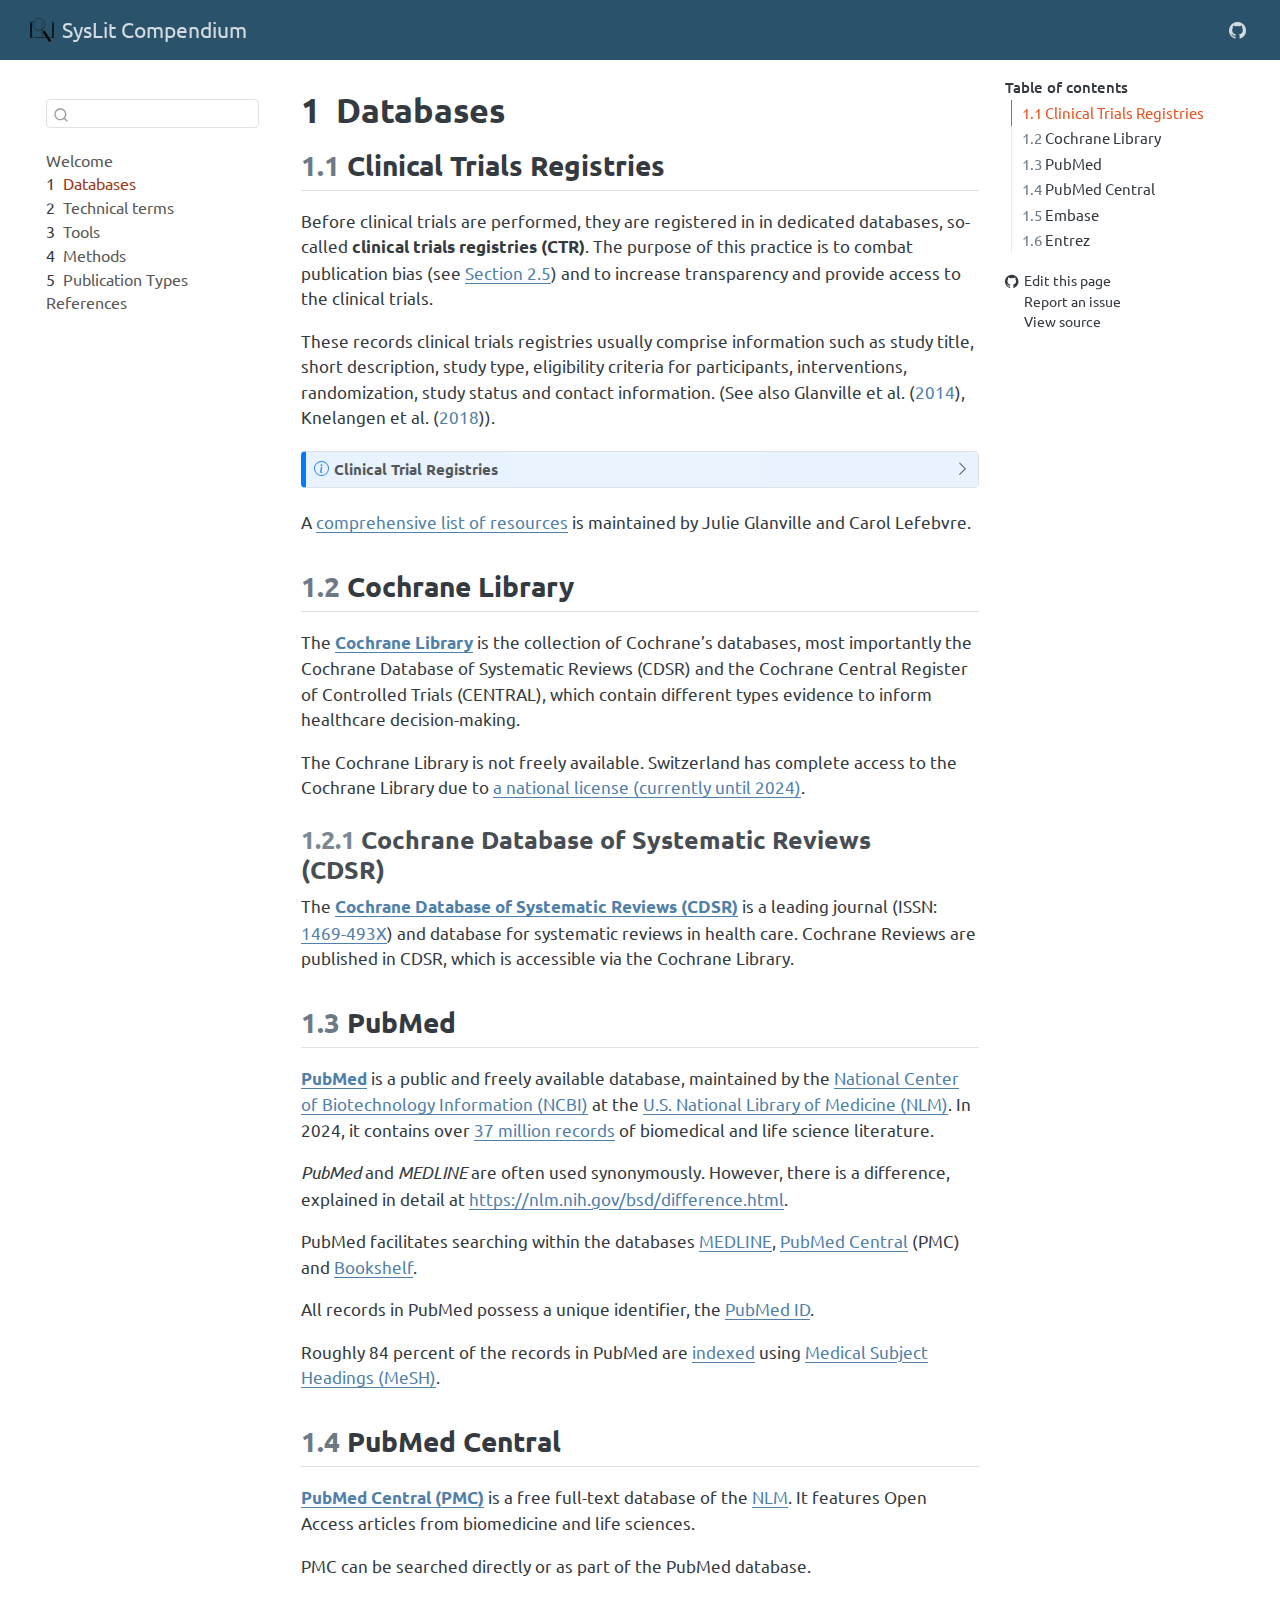
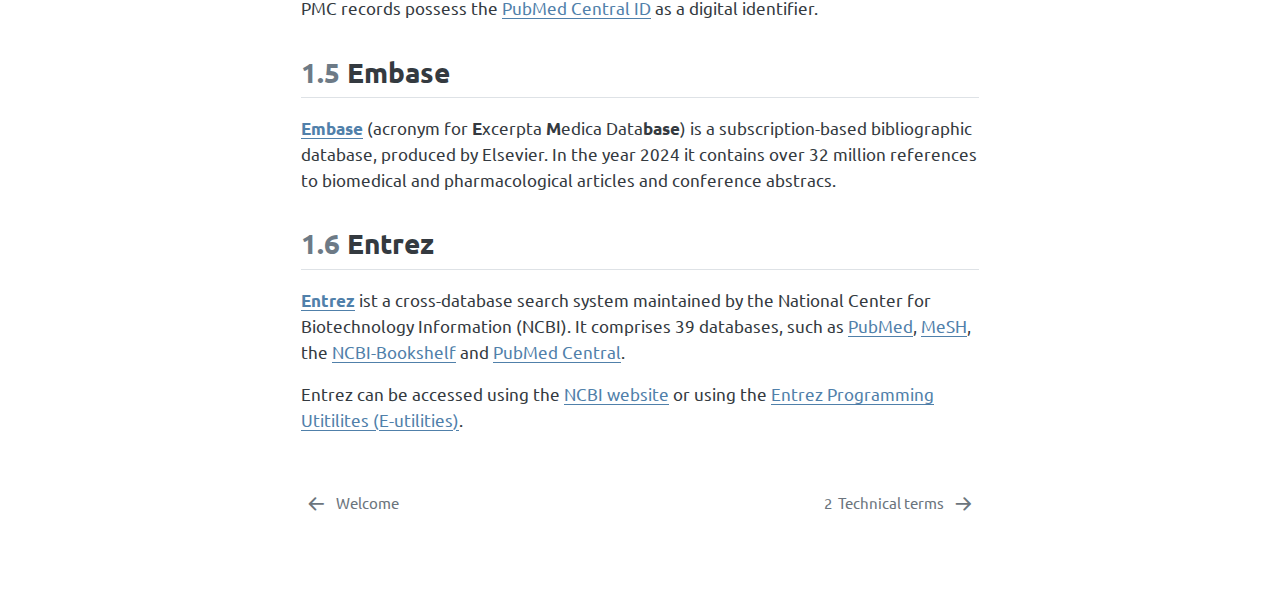
==== docs/databases.html @ c8aff5ff "rendered" ====
<!DOCTYPE html>
<html xmlns="http://www.w3.org/1999/xhtml" lang="en" xml:lang="en"><head>

<meta charset="utf-8">
<meta name="generator" content="quarto-1.4.555">

<meta name="viewport" content="width=device-width, initial-scale=1.0, user-scalable=yes">

<meta name="description" content="A compendium for systematic literature searching">

<title>SysLit Compendium - 1&nbsp; Databases</title>
<style>
code{white-space: pre-wrap;}
span.smallcaps{font-variant: small-caps;}
div.columns{display: flex; gap: min(4vw, 1.5em);}
div.column{flex: auto; overflow-x: auto;}
div.hanging-indent{margin-left: 1.5em; text-indent: -1.5em;}
ul.task-list{list-style: none;}
ul.task-list li input[type="checkbox"] {
  width: 0.8em;
  margin: 0 0.8em 0.2em -1em; /* quarto-specific, see https://github.com/quarto-dev/quarto-cli/issues/4556 */ 
  vertical-align: middle;
}
/* CSS for citations */
div.csl-bib-body { }
div.csl-entry {
  clear: both;
  margin-bottom: 0em;
}
.hanging-indent div.csl-entry {
  margin-left:2em;
  text-indent:-2em;
}
div.csl-left-margin {
  min-width:2em;
  float:left;
}
div.csl-right-inline {
  margin-left:2em;
  padding-left:1em;
}
div.csl-indent {
  margin-left: 2em;
}</style>


<script src="site_libs/quarto-nav/quarto-nav.js"></script>
<script src="site_libs/quarto-nav/headroom.min.js"></script>
<script src="site_libs/clipboard/clipboard.min.js"></script>
<script src="site_libs/quarto-search/autocomplete.umd.js"></script>
<script src="site_libs/quarto-search/fuse.min.js"></script>
<script src="site_libs/quarto-search/quarto-search.js"></script>
<meta name="quarto:offset" content="./">
<link href="./technicalterms.html" rel="next">
<link href="./index.html" rel="prev">
<script src="site_libs/quarto-html/quarto.js"></script>
<script src="site_libs/quarto-html/popper.min.js"></script>
<script src="site_libs/quarto-html/tippy.umd.min.js"></script>
<script src="site_libs/quarto-html/anchor.min.js"></script>
<link href="site_libs/quarto-html/tippy.css" rel="stylesheet">
<link href="site_libs/quarto-html/quarto-syntax-highlighting.css" rel="stylesheet" id="quarto-text-highlighting-styles">
<script src="site_libs/bootstrap/bootstrap.min.js"></script>
<link href="site_libs/bootstrap/bootstrap-icons.css" rel="stylesheet">
<link href="site_libs/bootstrap/bootstrap.min.css" rel="stylesheet" id="quarto-bootstrap" data-mode="light">
<script id="quarto-search-options" type="application/json">{
  "location": "sidebar",
  "copy-button": false,
  "collapse-after": 3,
  "panel-placement": "start",
  "type": "textbox",
  "limit": 50,
  "keyboard-shortcut": [
    "f",
    "/",
    "s"
  ],
  "language": {
    "search-no-results-text": "No results",
    "search-matching-documents-text": "matching documents",
    "search-copy-link-title": "Copy link to search",
    "search-hide-matches-text": "Hide additional matches",
    "search-more-match-text": "more match in this document",
    "search-more-matches-text": "more matches in this document",
    "search-clear-button-title": "Clear",
    "search-text-placeholder": "",
    "search-detached-cancel-button-title": "Cancel",
    "search-submit-button-title": "Submit",
    "search-label": "Search"
  }
}</script>


</head>

<body class="nav-sidebar floating nav-fixed">

<div id="quarto-search-results"></div>
  <header id="quarto-header" class="headroom fixed-top">
    <nav class="navbar navbar-expand-lg " data-bs-theme="dark">
      <div class="navbar-container container-fluid">
      <div class="navbar-brand-container mx-auto">
    <a href="./index.html" class="navbar-brand navbar-brand-logo">
    <img src="././fig/logo_small.svg" alt="" class="navbar-logo">
    </a>
    <a class="navbar-brand" href="./index.html">
    <span class="navbar-title">SysLit Compendium</span>
    </a>
  </div>
        <div class="quarto-navbar-tools tools-end">
    <a href="https://www.github.com/Maelphes/syslitcom" title="Source Code" class="quarto-navigation-tool px-1" aria-label="Source Code"><i class="bi bi-github"></i></a>
</div>
      </div> <!-- /container-fluid -->
    </nav>
  <nav class="quarto-secondary-nav">
    <div class="container-fluid d-flex">
      <button type="button" class="quarto-btn-toggle btn" data-bs-toggle="collapse" data-bs-target=".quarto-sidebar-collapse-item" aria-controls="quarto-sidebar" aria-expanded="false" aria-label="Toggle sidebar navigation" onclick="if (window.quartoToggleHeadroom) { window.quartoToggleHeadroom(); }">
        <i class="bi bi-layout-text-sidebar-reverse"></i>
      </button>
        <nav class="quarto-page-breadcrumbs" aria-label="breadcrumb"><ol class="breadcrumb"><li class="breadcrumb-item"><a href="./databases.html"><span class="chapter-number">1</span>&nbsp; <span class="chapter-title">Databases</span></a></li></ol></nav>
        <a class="flex-grow-1" role="button" data-bs-toggle="collapse" data-bs-target=".quarto-sidebar-collapse-item" aria-controls="quarto-sidebar" aria-expanded="false" aria-label="Toggle sidebar navigation" onclick="if (window.quartoToggleHeadroom) { window.quartoToggleHeadroom(); }">      
        </a>
      <button type="button" class="btn quarto-search-button" aria-label="" onclick="window.quartoOpenSearch();">
        <i class="bi bi-search"></i>
      </button>
    </div>
  </nav>
</header>
<!-- content -->
<div id="quarto-content" class="quarto-container page-columns page-rows-contents page-layout-article page-navbar">
<!-- sidebar -->
  <nav id="quarto-sidebar" class="sidebar collapse collapse-horizontal quarto-sidebar-collapse-item sidebar-navigation floating overflow-auto">
        <div class="mt-2 flex-shrink-0 align-items-center">
        <div class="sidebar-search">
        <div id="quarto-search" class="" title="Search"></div>
        </div>
        </div>
    <div class="sidebar-menu-container"> 
    <ul class="list-unstyled mt-1">
        <li class="sidebar-item">
  <div class="sidebar-item-container"> 
  <a href="./index.html" class="sidebar-item-text sidebar-link">
 <span class="menu-text">Welcome</span></a>
  </div>
</li>
        <li class="sidebar-item">
  <div class="sidebar-item-container"> 
  <a href="./databases.html" class="sidebar-item-text sidebar-link active">
 <span class="menu-text"><span class="chapter-number">1</span>&nbsp; <span class="chapter-title">Databases</span></span></a>
  </div>
</li>
        <li class="sidebar-item">
  <div class="sidebar-item-container"> 
  <a href="./technicalterms.html" class="sidebar-item-text sidebar-link">
 <span class="menu-text"><span class="chapter-number">2</span>&nbsp; <span class="chapter-title">Technical terms</span></span></a>
  </div>
</li>
        <li class="sidebar-item">
  <div class="sidebar-item-container"> 
  <a href="./tools.html" class="sidebar-item-text sidebar-link">
 <span class="menu-text"><span class="chapter-number">3</span>&nbsp; <span class="chapter-title">Tools</span></span></a>
  </div>
</li>
        <li class="sidebar-item">
  <div class="sidebar-item-container"> 
  <a href="./methods.html" class="sidebar-item-text sidebar-link">
 <span class="menu-text"><span class="chapter-number">4</span>&nbsp; <span class="chapter-title">Methods</span></span></a>
  </div>
</li>
        <li class="sidebar-item">
  <div class="sidebar-item-container"> 
  <a href="./publicationtypes.html" class="sidebar-item-text sidebar-link">
 <span class="menu-text"><span class="chapter-number">5</span>&nbsp; <span class="chapter-title">Publication Types</span></span></a>
  </div>
</li>
        <li class="sidebar-item">
  <div class="sidebar-item-container"> 
  <a href="./references.html" class="sidebar-item-text sidebar-link">
 <span class="menu-text">References</span></a>
  </div>
</li>
    </ul>
    </div>
</nav>
<div id="quarto-sidebar-glass" class="quarto-sidebar-collapse-item" data-bs-toggle="collapse" data-bs-target=".quarto-sidebar-collapse-item"></div>
<!-- margin-sidebar -->
    <div id="quarto-margin-sidebar" class="sidebar margin-sidebar">
        <nav id="TOC" role="doc-toc" class="toc-active">
    <h2 id="toc-title">Table of contents</h2>
   
  <ul>
  <li><a href="#sec-ctr" id="toc-sec-ctr" class="nav-link active" data-scroll-target="#sec-ctr"><span class="header-section-number">1.1</span> Clinical Trials Registries</a></li>
  <li><a href="#sec-cochranelibrary" id="toc-sec-cochranelibrary" class="nav-link" data-scroll-target="#sec-cochranelibrary"><span class="header-section-number">1.2</span> Cochrane Library</a>
  <ul class="collapse">
  <li><a href="#sec-cdsr" id="toc-sec-cdsr" class="nav-link" data-scroll-target="#sec-cdsr"><span class="header-section-number">1.2.1</span> Cochrane Database of Systematic Reviews (CDSR)</a></li>
  </ul></li>
  <li><a href="#sec-pubmed" id="toc-sec-pubmed" class="nav-link" data-scroll-target="#sec-pubmed"><span class="header-section-number">1.3</span> PubMed</a></li>
  <li><a href="#sec-pmc" id="toc-sec-pmc" class="nav-link" data-scroll-target="#sec-pmc"><span class="header-section-number">1.4</span> PubMed Central</a></li>
  <li><a href="#sec-embase" id="toc-sec-embase" class="nav-link" data-scroll-target="#sec-embase"><span class="header-section-number">1.5</span> Embase</a></li>
  <li><a href="#sec-entrez" id="toc-sec-entrez" class="nav-link" data-scroll-target="#sec-entrez"><span class="header-section-number">1.6</span> Entrez</a></li>
  </ul>
<div class="toc-actions"><ul><li><a href="https://www.github.com/Maelphes/syslitcom/edit/gh-pages/databases.qmd" class="toc-action"><i class="bi bi-github"></i>Edit this page</a></li><li><a href="https://www.github.com/Maelphes/syslitcom/issues/new" class="toc-action"><i class="bi empty"></i>Report an issue</a></li><li><a href="https://www.github.com/Maelphes/syslitcom/blob/gh-pages/databases.qmd" class="toc-action"><i class="bi empty"></i>View source</a></li></ul></div></nav>
    </div>
<!-- main -->
<main class="content" id="quarto-document-content">

<header id="title-block-header" class="quarto-title-block default">
<div class="quarto-title">
<h1 class="title"><span id="sec-databases" class="quarto-section-identifier"><span class="chapter-number">1</span>&nbsp; <span class="chapter-title">Databases</span></span></h1>
</div>



<div class="quarto-title-meta">

    
  
    
  </div>
  


</header>


<section id="sec-ctr" class="level2" data-number="1.1">
<h2 data-number="1.1" class="anchored" data-anchor-id="sec-ctr"><span class="header-section-number">1.1</span> Clinical Trials Registries</h2>
<p>Before clinical trials are performed, they are registered in in dedicated databases, so-called <strong>clinical trials registries (CTR)</strong>. The purpose of this practice is to combat publication bias (see <a href="technicalterms.html#sec-bias" class="quarto-xref"><span>Section 2.5</span></a>) and to increase transparency and provide access to the clinical trials.</p>
<p>These records clinical trials registries usually comprise information such as study title, short description, study type, eligibility criteria for participants, interventions, randomization, study status and contact information. (See also <span class="citation" data-cites="Glanville2014">Glanville et al. (<a href="references.html#ref-Glanville2014" role="doc-biblioref">2014</a>)</span>, <span class="citation" data-cites="Knelangen2018">Knelangen et al. (<a href="references.html#ref-Knelangen2018" role="doc-biblioref">2018</a>)</span>).</p>
<div class="callout callout-style-default callout-note callout-titled" title="Clinical Trial Registries">
<div class="callout-header d-flex align-content-center" data-bs-toggle="collapse" data-bs-target=".callout-1-contents" aria-controls="callout-1" aria-expanded="false" aria-label="Toggle callout">
<div class="callout-icon-container">
<i class="callout-icon"></i>
</div>
<div class="callout-title-container flex-fill">
Clinical Trial Registries
</div>
<div class="callout-btn-toggle d-inline-block border-0 py-1 ps-1 pe-0 float-end"><i class="callout-toggle"></i></div>
</div>
<div id="callout-1" class="callout-1-contents callout-collapse collapse">
<div class="callout-body-container callout-body">
<table class="table-striped table-hover caption-top table">
<thead>
<tr class="header">
<th>Country</th>
<th>Website</th>
</tr>
</thead>
<tbody>
<tr class="odd">
<td>AU/NZ</td>
<td><a href="https://www.anzctr.org.au">Australian and New Zealand Clinical Trials Registry (ANZCTR)</a></td>
</tr>
<tr class="even">
<td>CH</td>
<td><a href="https://kofam.ch/en/snctp-portal/searching-for-a-clinical-trial">Swiss National Clinical Trials Portal (SNCTP)</a></td>
</tr>
<tr class="odd">
<td>CN</td>
<td><a href="https://www.chictr.org.cn/indexEN.html">Chinese Clinical Trial Registry (ChiCTR)</a></td>
</tr>
<tr class="even">
<td>DE</td>
<td><a href="https://www.drks.de">German Clinical Trials Register (DRKS)</a></td>
</tr>
<tr class="odd">
<td>EU</td>
<td><a href="https://www.clinicaltrialsregister.eu/ctr-search/search">EU Clinical Trials Register (EUCTR)</a> (only records prior to 31-01-2022)</td>
</tr>
<tr class="even">
<td>EU</td>
<td><a href="https://euclinicaltrials.eu/search-for-clinical-trials/">Clinical Trials Information System (CTIS)</a></td>
</tr>
<tr class="odd">
<td>IN</td>
<td><a href="https://ctri.nic.in/Clinicaltrials/">Clinical Trials Registry India (CTRI)</a></td>
</tr>
<tr class="even">
<td>NL</td>
<td><a href="https://onderzoekmetmensen.nl/en">Overview of Medical Research in the Netherlands (OMON)</a></td>
</tr>
<tr class="odd">
<td>UK</td>
<td><a href="https://www.isrctn.com/">ISRCTN</a></td>
</tr>
<tr class="even">
<td>US</td>
<td><a href="https://clinicaltrials.gov">ClinialTrials.gov</a></td>
</tr>
<tr class="odd">
<td>WHO</td>
<td><a href="https://trialsearch.who.int">International Clinical Trials Registry Platform (ICTRP)</a></td>
</tr>
</tbody>
</table>
</div>
</div>
</div>
<p>A <a href="https://sites.google.com/a/york.ac.uk/yhectrialsregisters">comprehensive list of resources</a> is maintained by Julie Glanville and Carol Lefebvre.</p>
</section>
<section id="sec-cochranelibrary" class="level2" data-number="1.2">
<h2 data-number="1.2" class="anchored" data-anchor-id="sec-cochranelibrary"><span class="header-section-number">1.2</span> Cochrane Library</h2>
<p>The <a href="https://www.cochranelibrary.com"><strong>Cochrane Library</strong></a> is the collection of Cochrane’s databases, most importantly the Cochrane Database of Systematic Reviews (CDSR) and the Cochrane Central Register of Controlled Trials (CENTRAL), which contain different types evidence to inform healthcare decision-making.</p>
<p>The Cochrane Library is not freely available. Switzerland has complete access to the Cochrane Library due to <a href="https://www.samw.ch/en/Projects/Overview-of-projects/Cochrane-Library.html">a national license (currently until 2024)</a>.</p>
<section id="sec-cdsr" class="level3" data-number="1.2.1">
<h3 data-number="1.2.1" class="anchored" data-anchor-id="sec-cdsr"><span class="header-section-number">1.2.1</span> Cochrane Database of Systematic Reviews (CDSR)</h3>
<p>The <a href="https://www.cochranelibrary.com/cdsr/about-cdsr"><strong>Cochrane Database of Systematic Reviews (CDSR)</strong></a> is a leading journal (ISSN: <a href="https://portal.issn.org/resource/ISSN/1469-493X">1469-493X</a>) and database for systematic reviews in health care. Cochrane Reviews are published in CDSR, which is accessible via the Cochrane Library.</p>
</section>
</section>
<section id="sec-pubmed" class="level2" data-number="1.3">
<h2 data-number="1.3" class="anchored" data-anchor-id="sec-pubmed"><span class="header-section-number">1.3</span> PubMed</h2>
<p><a href="https://pubmed.ncbi.nlm.nih.gov/"><strong>PubMed</strong></a> is a public and freely available database, maintained by the <a href="https://www.ncbi.nlm.nih.gov/">National Center of Biotechnology Information (NCBI)</a> at the <a href="https://www.nlm.nih.gov/">U.S. National Library of Medicine (NLM)</a>. In 2024, it contains over <a href="https://pubmed.ncbi.nlm.nih.gov/?term=all%5Bsb%5D&amp;sort=date">37 million records</a> of biomedical and life science literature.</p>
<p><em>PubMed</em> and <em>MEDLINE</em> are often used synonymously. However, there is a difference, explained in detail at <a href="https://nlm.nih.gov/bsd/difference.html" class="uri">https://nlm.nih.gov/bsd/difference.html</a>.</p>
<p>PubMed facilitates searching within the databases <a href="https://www.nlm.nih.gov/medline/">MEDLINE</a>, <a href="https://www.ncbi.nlm.nih.gov/pmc/">PubMed Central</a> (PMC) and <a href="https://www.ncbi.nlm.nih.gov/books/">Bookshelf</a>.</p>
<p>All records in PubMed possess a unique identifier, the <a href="technicalterms.html#sec-pmid-pmcid">PubMed ID</a>.</p>
<p>Roughly 84 percent of the records in PubMed are <a href="https://pubmed.ncbi.nlm.nih.gov/?term=medline%5Bsb%5D">indexed</a> using <a href="https://www.ncbi.nlm.nih.gov/mesh/">Medical Subject Headings (MeSH)</a>.</p>
</section>
<section id="sec-pmc" class="level2" data-number="1.4">
<h2 data-number="1.4" class="anchored" data-anchor-id="sec-pmc"><span class="header-section-number">1.4</span> PubMed Central</h2>
<p><a href="https://www.ncbi.nlm.nih.gov/pmc/"><strong>PubMed Central (PMC)</strong></a> is a free full-text database of the <a href="https://www.nlm.nih.gov/">NLM</a>. It features Open Access articles from biomedicine and life sciences.</p>
<p>PMC can be searched directly or as part of the PubMed database.</p>
<p>PMC records possess the <a href="technicalterms.html#sec-pmid-pmcid">PubMed Central ID</a> as a digital identifier.</p>
</section>
<section id="sec-embase" class="level2" data-number="1.5">
<h2 data-number="1.5" class="anchored" data-anchor-id="sec-embase"><span class="header-section-number">1.5</span> Embase</h2>
<p><a href="https://www.embase.com"><strong>Embase</strong></a> (acronym for <strong>E</strong>xcerpta <strong>M</strong>edica Data<strong>base</strong>) is a subscription-based bibliographic database, produced by Elsevier. In the year 2024 it contains over 32 million references to biomedical and pharmacological articles and conference abstracs.</p>
</section>
<section id="sec-entrez" class="level2" data-number="1.6">
<h2 data-number="1.6" class="anchored" data-anchor-id="sec-entrez"><span class="header-section-number">1.6</span> Entrez</h2>
<p><a href="https://www.ncbi.nlm.nih.gov/search/"><strong>Entrez</strong></a> ist a cross-database search system maintained by the National Center for Biotechnology Information (NCBI). It comprises 39 databases, such as <a href="https://pubmed.ncbi.nlm.nih.gov/">PubMed</a>, <a href="https://www.ncbi.nlm.nih.gov/mesh/">MeSH</a>, the <a href="https://www.ncbi.nlm.nih.gov/books/">NCBI-Bookshelf</a> and <a href="https://www.ncbi.nlm.nih.gov/pmc/">PubMed Central</a>.</p>
<p>Entrez can be accessed using the <a href="https://www.ncbi.nlm.nih.gov/search/">NCBI website</a> or using the <a href="tools.html#sec-e-utilities">Entrez Programming Utitilites (E-utilities)</a>.</p>


<div id="refs" class="references csl-bib-body hanging-indent" data-entry-spacing="0" role="list" style="display: none">
<div id="ref-Glanville2014" class="csl-entry" role="listitem">
Glanville, Julie M., Steven Duffy, Rachael McCool, and Danielle Varley. 2014. <span>“<span class="nocase">Searching ClinicalTrials.gov and the International Clinical Trials Registry Platform to inform systematic reviews: what are the optimal search approaches?</span>”</span> <em>J Med Libr Assoc</em> 102 (25031558): 177–83. <a href="https://doi.org/10.3163/1536-5050.102.3.007">https://doi.org/10.3163/1536-5050.102.3.007</a>.
</div>
<div id="ref-Knelangen2018" class="csl-entry" role="listitem">
Knelangen, Marco, Elke Hausner, Maria-Inti Metzendorf, Sibylle Sturtz, and Siw Waffenschmidt. 2018. <span>“Trial Registry Searches for Randomized Controlled Trials of New Drugs Required Registry-Specific Adaptation to Achieve Adequate Sensitivity.”</span> <em>J Clin Epidemiol</em> 94: 69–75. <a href="https://doi.org/10.1016/j.jclinepi.2017.11.003">https://doi.org/10.1016/j.jclinepi.2017.11.003</a>.
</div>
</div>
</section>

</main> <!-- /main -->
<script id="quarto-html-after-body" type="application/javascript">
window.document.addEventListener("DOMContentLoaded", function (event) {
  const toggleBodyColorMode = (bsSheetEl) => {
    const mode = bsSheetEl.getAttribute("data-mode");
    const bodyEl = window.document.querySelector("body");
    if (mode === "dark") {
      bodyEl.classList.add("quarto-dark");
      bodyEl.classList.remove("quarto-light");
    } else {
      bodyEl.classList.add("quarto-light");
      bodyEl.classList.remove("quarto-dark");
    }
  }
  const toggleBodyColorPrimary = () => {
    const bsSheetEl = window.document.querySelector("link#quarto-bootstrap");
    if (bsSheetEl) {
      toggleBodyColorMode(bsSheetEl);
    }
  }
  toggleBodyColorPrimary();  
  const icon = "";
  const anchorJS = new window.AnchorJS();
  anchorJS.options = {
    placement: 'right',
    icon: icon
  };
  anchorJS.add('.anchored');
  const isCodeAnnotation = (el) => {
    for (const clz of el.classList) {
      if (clz.startsWith('code-annotation-')) {                     
        return true;
      }
    }
    return false;
  }
  const clipboard = new window.ClipboardJS('.code-copy-button', {
    text: function(trigger) {
      const codeEl = trigger.previousElementSibling.cloneNode(true);
      for (const childEl of codeEl.children) {
        if (isCodeAnnotation(childEl)) {
          childEl.remove();
        }
      }
      return codeEl.innerText;
    }
  });
  clipboard.on('success', function(e) {
    // button target
    const button = e.trigger;
    // don't keep focus
    button.blur();
    // flash "checked"
    button.classList.add('code-copy-button-checked');
    var currentTitle = button.getAttribute("title");
    button.setAttribute("title", "Copied!");
    let tooltip;
    if (window.bootstrap) {
      button.setAttribute("data-bs-toggle", "tooltip");
      button.setAttribute("data-bs-placement", "left");
      button.setAttribute("data-bs-title", "Copied!");
      tooltip = new bootstrap.Tooltip(button, 
        { trigger: "manual", 
          customClass: "code-copy-button-tooltip",
          offset: [0, -8]});
      tooltip.show();    
    }
    setTimeout(function() {
      if (tooltip) {
        tooltip.hide();
        button.removeAttribute("data-bs-title");
        button.removeAttribute("data-bs-toggle");
        button.removeAttribute("data-bs-placement");
      }
      button.setAttribute("title", currentTitle);
      button.classList.remove('code-copy-button-checked');
    }, 1000);
    // clear code selection
    e.clearSelection();
  });
    var localhostRegex = new RegExp(/^(?:http|https):\/\/localhost\:?[0-9]*\//);
    var mailtoRegex = new RegExp(/^mailto:/);
      var filterRegex = new RegExp('/' + window.location.host + '/');
    var isInternal = (href) => {
        return filterRegex.test(href) || localhostRegex.test(href) || mailtoRegex.test(href);
    }
    // Inspect non-navigation links and adorn them if external
 	var links = window.document.querySelectorAll('a[href]:not(.nav-link):not(.navbar-brand):not(.toc-action):not(.sidebar-link):not(.sidebar-item-toggle):not(.pagination-link):not(.no-external):not([aria-hidden]):not(.dropdown-item):not(.quarto-navigation-tool)');
    for (var i=0; i<links.length; i++) {
      const link = links[i];
      if (!isInternal(link.href)) {
        // undo the damage that might have been done by quarto-nav.js in the case of
        // links that we want to consider external
        if (link.dataset.originalHref !== undefined) {
          link.href = link.dataset.originalHref;
        }
          // target, if specified
          link.setAttribute("target", "_blank");
          if (link.getAttribute("rel") === null) {
            link.setAttribute("rel", "noopener");
          }
      }
    }
  function tippyHover(el, contentFn, onTriggerFn, onUntriggerFn) {
    const config = {
      allowHTML: true,
      maxWidth: 500,
      delay: 100,
      arrow: false,
      appendTo: function(el) {
          return el.parentElement;
      },
      interactive: true,
      interactiveBorder: 10,
      theme: 'quarto',
      placement: 'bottom-start',
    };
    if (contentFn) {
      config.content = contentFn;
    }
    if (onTriggerFn) {
      config.onTrigger = onTriggerFn;
    }
    if (onUntriggerFn) {
      config.onUntrigger = onUntriggerFn;
    }
    window.tippy(el, config); 
  }
  const noterefs = window.document.querySelectorAll('a[role="doc-noteref"]');
  for (var i=0; i<noterefs.length; i++) {
    const ref = noterefs[i];
    tippyHover(ref, function() {
      // use id or data attribute instead here
      let href = ref.getAttribute('data-footnote-href') || ref.getAttribute('href');
      try { href = new URL(href).hash; } catch {}
      const id = href.replace(/^#\/?/, "");
      const note = window.document.getElementById(id);
      if (note) {
        return note.innerHTML;
      } else {
        return "";
      }
    });
  }
  const xrefs = window.document.querySelectorAll('a.quarto-xref');
  const processXRef = (id, note) => {
    // Strip column container classes
    const stripColumnClz = (el) => {
      el.classList.remove("page-full", "page-columns");
      if (el.children) {
        for (const child of el.children) {
          stripColumnClz(child);
        }
      }
    }
    stripColumnClz(note)
    if (id === null || id.startsWith('sec-')) {
      // Special case sections, only their first couple elements
      const container = document.createElement("div");
      if (note.children && note.children.length > 2) {
        container.appendChild(note.children[0].cloneNode(true));
        for (let i = 1; i < note.children.length; i++) {
          const child = note.children[i];
          if (child.tagName === "P" && child.innerText === "") {
            continue;
          } else {
            container.appendChild(child.cloneNode(true));
            break;
          }
        }
        if (window.Quarto?.typesetMath) {
          window.Quarto.typesetMath(container);
        }
        return container.innerHTML
      } else {
        if (window.Quarto?.typesetMath) {
          window.Quarto.typesetMath(note);
        }
        return note.innerHTML;
      }
    } else {
      // Remove any anchor links if they are present
      const anchorLink = note.querySelector('a.anchorjs-link');
      if (anchorLink) {
        anchorLink.remove();
      }
      if (window.Quarto?.typesetMath) {
        window.Quarto.typesetMath(note);
      }
      // TODO in 1.5, we should make sure this works without a callout special case
      if (note.classList.contains("callout")) {
        return note.outerHTML;
      } else {
        return note.innerHTML;
      }
    }
  }
  for (var i=0; i<xrefs.length; i++) {
    const xref = xrefs[i];
    tippyHover(xref, undefined, function(instance) {
      instance.disable();
      let url = xref.getAttribute('href');
      let hash = undefined; 
      if (url.startsWith('#')) {
        hash = url;
      } else {
        try { hash = new URL(url).hash; } catch {}
      }
      if (hash) {
        const id = hash.replace(/^#\/?/, "");
        const note = window.document.getElementById(id);
        if (note !== null) {
          try {
            const html = processXRef(id, note.cloneNode(true));
            instance.setContent(html);
          } finally {
            instance.enable();
            instance.show();
          }
        } else {
          // See if we can fetch this
          fetch(url.split('#')[0])
          .then(res => res.text())
          .then(html => {
            const parser = new DOMParser();
            const htmlDoc = parser.parseFromString(html, "text/html");
            const note = htmlDoc.getElementById(id);
            if (note !== null) {
              const html = processXRef(id, note);
              instance.setContent(html);
            } 
          }).finally(() => {
            instance.enable();
            instance.show();
          });
        }
      } else {
        // See if we can fetch a full url (with no hash to target)
        // This is a special case and we should probably do some content thinning / targeting
        fetch(url)
        .then(res => res.text())
        .then(html => {
          const parser = new DOMParser();
          const htmlDoc = parser.parseFromString(html, "text/html");
          const note = htmlDoc.querySelector('main.content');
          if (note !== null) {
            // This should only happen for chapter cross references
            // (since there is no id in the URL)
            // remove the first header
            if (note.children.length > 0 && note.children[0].tagName === "HEADER") {
              note.children[0].remove();
            }
            const html = processXRef(null, note);
            instance.setContent(html);
          } 
        }).finally(() => {
          instance.enable();
          instance.show();
        });
      }
    }, function(instance) {
    });
  }
      let selectedAnnoteEl;
      const selectorForAnnotation = ( cell, annotation) => {
        let cellAttr = 'data-code-cell="' + cell + '"';
        let lineAttr = 'data-code-annotation="' +  annotation + '"';
        const selector = 'span[' + cellAttr + '][' + lineAttr + ']';
        return selector;
      }
      const selectCodeLines = (annoteEl) => {
        const doc = window.document;
        const targetCell = annoteEl.getAttribute("data-target-cell");
        const targetAnnotation = annoteEl.getAttribute("data-target-annotation");
        const annoteSpan = window.document.querySelector(selectorForAnnotation(targetCell, targetAnnotation));
        const lines = annoteSpan.getAttribute("data-code-lines").split(",");
        const lineIds = lines.map((line) => {
          return targetCell + "-" + line;
        })
        let top = null;
        let height = null;
        let parent = null;
        if (lineIds.length > 0) {
            //compute the position of the single el (top and bottom and make a div)
            const el = window.document.getElementById(lineIds[0]);
            top = el.offsetTop;
            height = el.offsetHeight;
            parent = el.parentElement.parentElement;
          if (lineIds.length > 1) {
            const lastEl = window.document.getElementById(lineIds[lineIds.length - 1]);
            const bottom = lastEl.offsetTop + lastEl.offsetHeight;
            height = bottom - top;
          }
          if (top !== null && height !== null && parent !== null) {
            // cook up a div (if necessary) and position it 
            let div = window.document.getElementById("code-annotation-line-highlight");
            if (div === null) {
              div = window.document.createElement("div");
              div.setAttribute("id", "code-annotation-line-highlight");
              div.style.position = 'absolute';
              parent.appendChild(div);
            }
            div.style.top = top - 2 + "px";
            div.style.height = height + 4 + "px";
            div.style.left = 0;
            let gutterDiv = window.document.getElementById("code-annotation-line-highlight-gutter");
            if (gutterDiv === null) {
              gutterDiv = window.document.createElement("div");
              gutterDiv.setAttribute("id", "code-annotation-line-highlight-gutter");
              gutterDiv.style.position = 'absolute';
              const codeCell = window.document.getElementById(targetCell);
              const gutter = codeCell.querySelector('.code-annotation-gutter');
              gutter.appendChild(gutterDiv);
            }
            gutterDiv.style.top = top - 2 + "px";
            gutterDiv.style.height = height + 4 + "px";
          }
          selectedAnnoteEl = annoteEl;
        }
      };
      const unselectCodeLines = () => {
        const elementsIds = ["code-annotation-line-highlight", "code-annotation-line-highlight-gutter"];
        elementsIds.forEach((elId) => {
          const div = window.document.getElementById(elId);
          if (div) {
            div.remove();
          }
        });
        selectedAnnoteEl = undefined;
      };
        // Handle positioning of the toggle
    window.addEventListener(
      "resize",
      throttle(() => {
        elRect = undefined;
        if (selectedAnnoteEl) {
          selectCodeLines(selectedAnnoteEl);
        }
      }, 10)
    );
    function throttle(fn, ms) {
    let throttle = false;
    let timer;
      return (...args) => {
        if(!throttle) { // first call gets through
            fn.apply(this, args);
            throttle = true;
        } else { // all the others get throttled
            if(timer) clearTimeout(timer); // cancel #2
            timer = setTimeout(() => {
              fn.apply(this, args);
              timer = throttle = false;
            }, ms);
        }
      };
    }
      // Attach click handler to the DT
      const annoteDls = window.document.querySelectorAll('dt[data-target-cell]');
      for (const annoteDlNode of annoteDls) {
        annoteDlNode.addEventListener('click', (event) => {
          const clickedEl = event.target;
          if (clickedEl !== selectedAnnoteEl) {
            unselectCodeLines();
            const activeEl = window.document.querySelector('dt[data-target-cell].code-annotation-active');
            if (activeEl) {
              activeEl.classList.remove('code-annotation-active');
            }
            selectCodeLines(clickedEl);
            clickedEl.classList.add('code-annotation-active');
          } else {
            // Unselect the line
            unselectCodeLines();
            clickedEl.classList.remove('code-annotation-active');
          }
        });
      }
  const findCites = (el) => {
    const parentEl = el.parentElement;
    if (parentEl) {
      const cites = parentEl.dataset.cites;
      if (cites) {
        return {
          el,
          cites: cites.split(' ')
        };
      } else {
        return findCites(el.parentElement)
      }
    } else {
      return undefined;
    }
  };
  var bibliorefs = window.document.querySelectorAll('a[role="doc-biblioref"]');
  for (var i=0; i<bibliorefs.length; i++) {
    const ref = bibliorefs[i];
    const citeInfo = findCites(ref);
    if (citeInfo) {
      tippyHover(citeInfo.el, function() {
        var popup = window.document.createElement('div');
        citeInfo.cites.forEach(function(cite) {
          var citeDiv = window.document.createElement('div');
          citeDiv.classList.add('hanging-indent');
          citeDiv.classList.add('csl-entry');
          var biblioDiv = window.document.getElementById('ref-' + cite);
          if (biblioDiv) {
            citeDiv.innerHTML = biblioDiv.innerHTML;
          }
          popup.appendChild(citeDiv);
        });
        return popup.innerHTML;
      });
    }
  }
});
</script>
<nav class="page-navigation">
  <div class="nav-page nav-page-previous">
      <a href="./index.html" class="pagination-link" aria-label="Welcome">
        <i class="bi bi-arrow-left-short"></i> <span class="nav-page-text">Welcome</span>
      </a>          
  </div>
  <div class="nav-page nav-page-next">
      <a href="./technicalterms.html" class="pagination-link" aria-label="Technical terms">
        <span class="nav-page-text"><span class="chapter-number">2</span>&nbsp; <span class="chapter-title">Technical terms</span></span> <i class="bi bi-arrow-right-short"></i>
      </a>
  </div>
</nav>
</div> <!-- /content -->




<footer class="footer"><div class="nav-footer"><div class="nav-footer-center"><div class="toc-actions d-sm-block d-md-none"><ul><li><a href="https://www.github.com/Maelphes/syslitcom/edit/gh-pages/databases.qmd" class="toc-action"><i class="bi bi-github"></i>Edit this page</a></li><li><a href="https://www.github.com/Maelphes/syslitcom/issues/new" class="toc-action"><i class="bi empty"></i>Report an issue</a></li><li><a href="https://www.github.com/Maelphes/syslitcom/blob/gh-pages/databases.qmd" class="toc-action"><i class="bi empty"></i>View source</a></li></ul></div></div></div></footer></body></html>
---- docs/site_libs/quarto-html/tippy.css ----
.tippy-box[data-animation=fade][data-state=hidden]{opacity:0}[data-tippy-root]{max-width:calc(100vw - 10px)}.tippy-box{position:relative;background-color:#333;color:#fff;border-radius:4px;font-size:14px;line-height:1.4;white-space:normal;outline:0;transition-property:transform,visibility,opacity}.tippy-box[data-placement^=top]>.tippy-arrow{bottom:0}.tippy-box[data-placement^=top]>.tippy-arrow:before{bottom:-7px;left:0;border-width:8px 8px 0;border-top-color:initial;transform-origin:center top}.tippy-box[data-placement^=bottom]>.tippy-arrow{top:0}.tippy-box[data-placement^=bottom]>.tippy-arrow:before{top:-7px;left:0;border-width:0 8px 8px;border-bottom-color:initial;transform-origin:center bottom}.tippy-box[data-placement^=left]>.tippy-arrow{right:0}.tippy-box[data-placement^=left]>.tippy-arrow:before{border-width:8px 0 8px 8px;border-left-color:initial;right:-7px;transform-origin:center left}.tippy-box[data-placement^=right]>.tippy-arrow{left:0}.tippy-box[data-placement^=right]>.tippy-arrow:before{left:-7px;border-width:8px 8px 8px 0;border-right-color:initial;transform-origin:center right}.tippy-box[data-inertia][data-state=visible]{transition-timing-function:cubic-bezier(.54,1.5,.38,1.11)}.tippy-arrow{width:16px;height:16px;color:#333}.tippy-arrow:before{content:"";position:absolute;border-color:transparent;border-style:solid}.tippy-content{position:relative;padding:5px 9px;z-index:1}
---- docs/site_libs/quarto-html/quarto-syntax-highlighting.css ----
/* quarto syntax highlight colors */
:root {
  --quarto-hl-ot-color: #003B4F;
  --quarto-hl-at-color: #657422;
  --quarto-hl-ss-color: #20794D;
  --quarto-hl-an-color: #5E5E5E;
  --quarto-hl-fu-color: #4758AB;
  --quarto-hl-st-color: #20794D;
  --quarto-hl-cf-color: #003B4F;
  --quarto-hl-op-color: #5E5E5E;
  --quarto-hl-er-color: #AD0000;
  --quarto-hl-bn-color: #AD0000;
  --quarto-hl-al-color: #AD0000;
  --quarto-hl-va-color: #111111;
  --quarto-hl-bu-color: inherit;
  --quarto-hl-ex-color: inherit;
  --quarto-hl-pp-color: #AD0000;
  --quarto-hl-in-color: #5E5E5E;
  --quarto-hl-vs-color: #20794D;
  --quarto-hl-wa-color: #5E5E5E;
  --quarto-hl-do-color: #5E5E5E;
  --quarto-hl-im-color: #00769E;
  --quarto-hl-ch-color: #20794D;
  --quarto-hl-dt-color: #AD0000;
  --quarto-hl-fl-color: #AD0000;
  --quarto-hl-co-color: #5E5E5E;
  --quarto-hl-cv-color: #5E5E5E;
  --quarto-hl-cn-color: #8f5902;
  --quarto-hl-sc-color: #5E5E5E;
  --quarto-hl-dv-color: #AD0000;
  --quarto-hl-kw-color: #003B4F;
}

/* other quarto variables */
:root {
  --quarto-font-monospace: SFMono-Regular, Menlo, Monaco, Consolas, "Liberation Mono", "Courier New", monospace;
}

pre > code.sourceCode > span {
  color: #003B4F;
}

code span {
  color: #003B4F;
}

code.sourceCode > span {
  color: #003B4F;
}

div.sourceCode,
div.sourceCode pre.sourceCode {
  color: #003B4F;
}

code span.ot {
  color: #003B4F;
  font-style: inherit;
}

code span.at {
  color: #657422;
  font-style: inherit;
}

code span.ss {
  color: #20794D;
  font-style: inherit;
}

code span.an {
  color: #5E5E5E;
  font-style: inherit;
}

code span.fu {
  color: #4758AB;
  font-style: inherit;
}

code span.st {
  color: #20794D;
  font-style: inherit;
}

code span.cf {
  color: #003B4F;
  font-style: inherit;
}

code span.op {
  color: #5E5E5E;
  font-style: inherit;
}

code span.er {
  color: #AD0000;
  font-style: inherit;
}

code span.bn {
  color: #AD0000;
  font-style: inherit;
}

code span.al {
  color: #AD0000;
  font-style: inherit;
}

code span.va {
  color: #111111;
  font-style: inherit;
}

code span.bu {
  font-style: inherit;
}

code span.ex {
  font-style: inherit;
}

code span.pp {
  color: #AD0000;
  font-style: inherit;
}

code span.in {
  color: #5E5E5E;
  font-style: inherit;
}

code span.vs {
  color: #20794D;
  font-style: inherit;
}

code span.wa {
  color: #5E5E5E;
  font-style: italic;
}

code span.do {
  color: #5E5E5E;
  font-style: italic;
}

code span.im {
  color: #00769E;
  font-style: inherit;
}

code span.ch {
  color: #20794D;
  font-style: inherit;
}

code span.dt {
  color: #AD0000;
  font-style: inherit;
}

code span.fl {
  color: #AD0000;
  font-style: inherit;
}

code span.co {
  color: #5E5E5E;
  font-style: inherit;
}

code span.cv {
  color: #5E5E5E;
  font-style: italic;
}

code span.cn {
  color: #8f5902;
  font-style: inherit;
}

code span.sc {
  color: #5E5E5E;
  font-style: inherit;
}

code span.dv {
  color: #AD0000;
  font-style: inherit;
}

code span.kw {
  color: #003B4F;
  font-style: inherit;
}

.prevent-inlining {
  content: "</";
}

/*# sourceMappingURL=debc5d5d77c3f9108843748ff7464032.css.map */
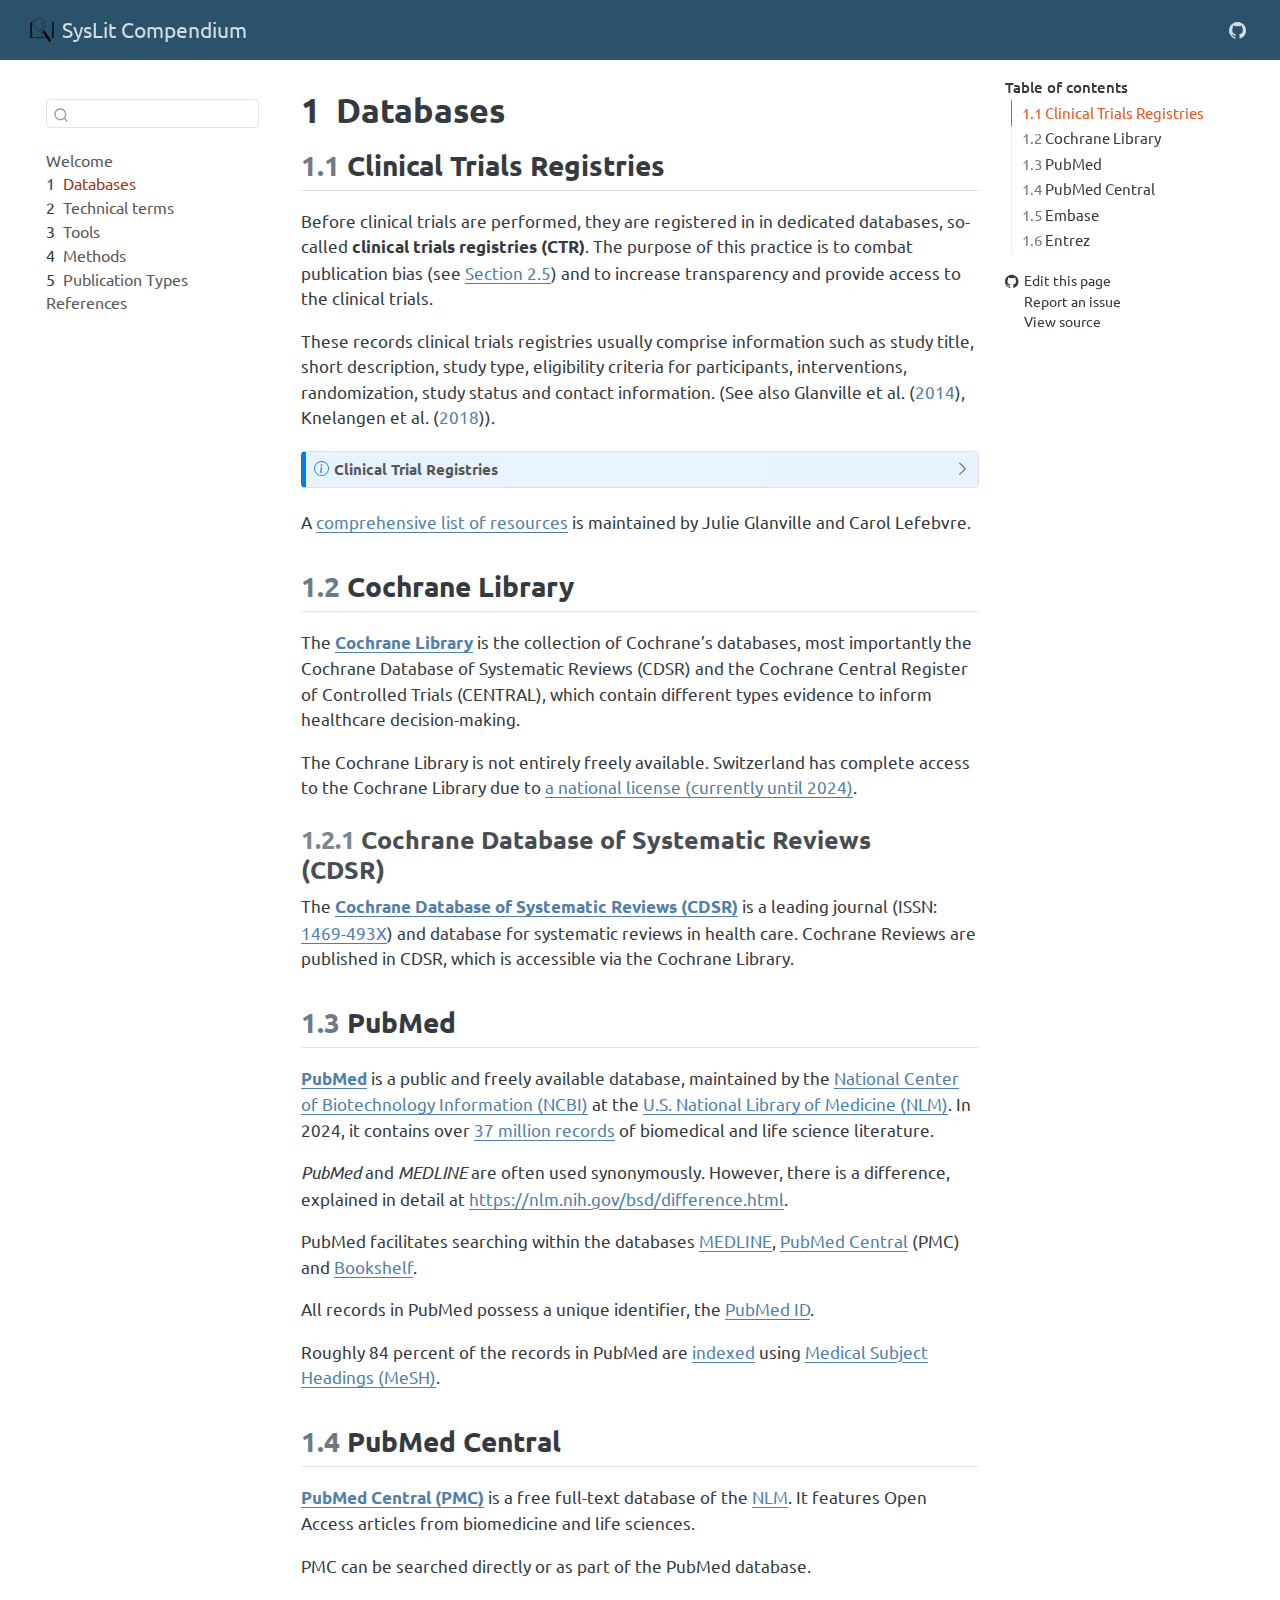
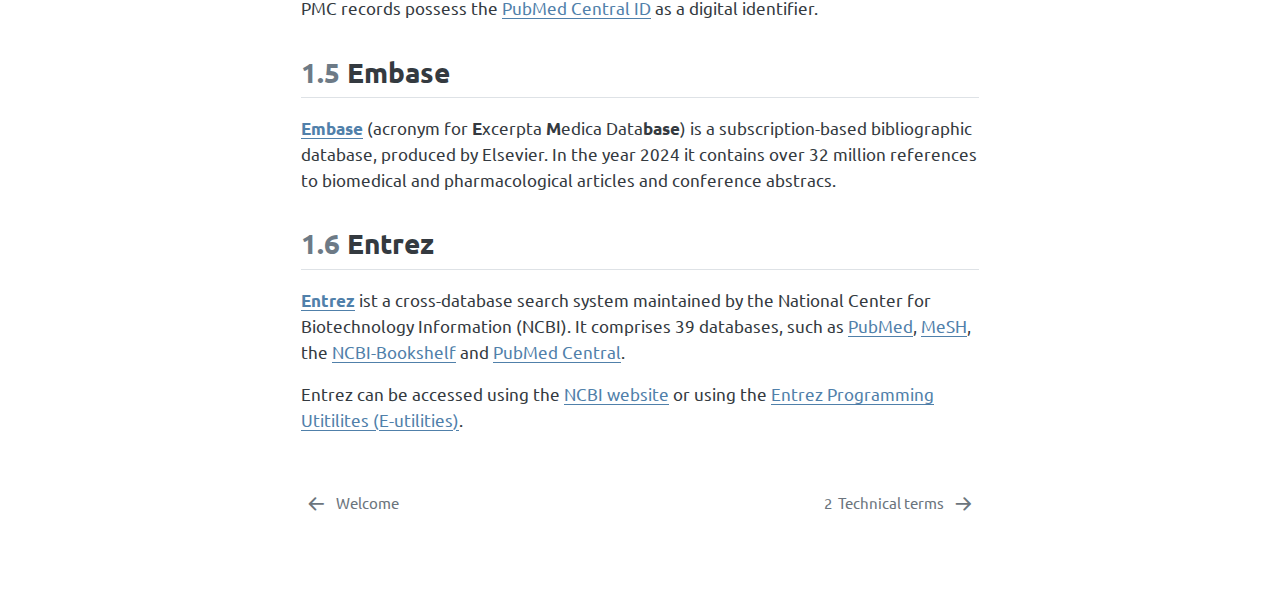
==== commit e5b4f73b: "tools, methods, technical terms and references added" ====
--- a/docs/databases.html
+++ b/docs/databases.html
@@ -2,13 +2,13 @@
 <html xmlns="http://www.w3.org/1999/xhtml" lang="en" xml:lang="en"><head>
 
 <meta charset="utf-8">
-<meta name="generator" content="quarto-1.4.555">
+<meta name="generator" content="quarto-1.5.54">
 
 <meta name="viewport" content="width=device-width, initial-scale=1.0, user-scalable=yes">
 
 <meta name="description" content="A compendium for systematic literature searching">
 
-<title>SysLit Compendium - 1&nbsp; Databases</title>
+<title>1&nbsp; Databases – SysLit Compendium</title>
 <style>
 code{white-space: pre-wrap;}
 span.smallcaps{font-variant: small-caps;}
@@ -113,13 +113,13 @@
     </nav>
   <nav class="quarto-secondary-nav">
     <div class="container-fluid d-flex">
-      <button type="button" class="quarto-btn-toggle btn" data-bs-toggle="collapse" data-bs-target=".quarto-sidebar-collapse-item" aria-controls="quarto-sidebar" aria-expanded="false" aria-label="Toggle sidebar navigation" onclick="if (window.quartoToggleHeadroom) { window.quartoToggleHeadroom(); }">
+      <button type="button" class="quarto-btn-toggle btn" data-bs-toggle="collapse" role="button" data-bs-target=".quarto-sidebar-collapse-item" aria-controls="quarto-sidebar" aria-expanded="false" aria-label="Toggle sidebar navigation" onclick="if (window.quartoToggleHeadroom) { window.quartoToggleHeadroom(); }">
         <i class="bi bi-layout-text-sidebar-reverse"></i>
       </button>
         <nav class="quarto-page-breadcrumbs" aria-label="breadcrumb"><ol class="breadcrumb"><li class="breadcrumb-item"><a href="./databases.html"><span class="chapter-number">1</span>&nbsp; <span class="chapter-title">Databases</span></a></li></ol></nav>
-        <a class="flex-grow-1" role="button" data-bs-toggle="collapse" data-bs-target=".quarto-sidebar-collapse-item" aria-controls="quarto-sidebar" aria-expanded="false" aria-label="Toggle sidebar navigation" onclick="if (window.quartoToggleHeadroom) { window.quartoToggleHeadroom(); }">      
+        <a class="flex-grow-1" role="navigation" data-bs-toggle="collapse" data-bs-target=".quarto-sidebar-collapse-item" aria-controls="quarto-sidebar" aria-expanded="false" aria-label="Toggle sidebar navigation" onclick="if (window.quartoToggleHeadroom) { window.quartoToggleHeadroom(); }">      
         </a>
-      <button type="button" class="btn quarto-search-button" aria-label="" onclick="window.quartoOpenSearch();">
+      <button type="button" class="btn quarto-search-button" aria-label="Search" onclick="window.quartoOpenSearch();">
         <i class="bi bi-search"></i>
       </button>
     </div>
@@ -300,7 +300,7 @@
 <section id="sec-cochranelibrary" class="level2" data-number="1.2">
 <h2 data-number="1.2" class="anchored" data-anchor-id="sec-cochranelibrary"><span class="header-section-number">1.2</span> Cochrane Library</h2>
 <p>The <a href="https://www.cochranelibrary.com"><strong>Cochrane Library</strong></a> is the collection of Cochrane’s databases, most importantly the Cochrane Database of Systematic Reviews (CDSR) and the Cochrane Central Register of Controlled Trials (CENTRAL), which contain different types evidence to inform healthcare decision-making.</p>
-<p>The Cochrane Library is not freely available. Switzerland has complete access to the Cochrane Library due to <a href="https://www.samw.ch/en/Projects/Overview-of-projects/Cochrane-Library.html">a national license (currently until 2024)</a>.</p>
+<p>The Cochrane Library is not entirely freely available. Switzerland has complete access to the Cochrane Library due to <a href="https://www.samw.ch/en/Projects/Overview-of-projects/Cochrane-Library.html">a national license (currently until 2024)</a>.</p>
 <section id="sec-cdsr" class="level3" data-number="1.2.1">
 <h3 data-number="1.2.1" class="anchored" data-anchor-id="sec-cdsr"><span class="header-section-number">1.2.1</span> Cochrane Database of Systematic Reviews (CDSR)</h3>
 <p>The <a href="https://www.cochranelibrary.com/cdsr/about-cdsr"><strong>Cochrane Database of Systematic Reviews (CDSR)</strong></a> is a leading journal (ISSN: <a href="https://portal.issn.org/resource/ISSN/1469-493X">1469-493X</a>) and database for systematic reviews in health care. Cochrane Reviews are published in CDSR, which is accessible via the Cochrane Library.</p>
@@ -376,18 +376,7 @@
     }
     return false;
   }
-  const clipboard = new window.ClipboardJS('.code-copy-button', {
-    text: function(trigger) {
-      const codeEl = trigger.previousElementSibling.cloneNode(true);
-      for (const childEl of codeEl.children) {
-        if (isCodeAnnotation(childEl)) {
-          childEl.remove();
-        }
-      }
-      return codeEl.innerText;
-    }
-  });
-  clipboard.on('success', function(e) {
+  const onCopySuccess = function(e) {
     // button target
     const button = e.trigger;
     // don't keep focus
@@ -419,7 +408,29 @@
     }, 1000);
     // clear code selection
     e.clearSelection();
+  }
+  const getTextToCopy = function(trigger) {
+      const codeEl = trigger.previousElementSibling.cloneNode(true);
+      for (const childEl of codeEl.children) {
+        if (isCodeAnnotation(childEl)) {
+          childEl.remove();
+        }
+      }
+      return codeEl.innerText;
+  }
+  const clipboard = new window.ClipboardJS('.code-copy-button:not([data-in-quarto-modal])', {
+    text: getTextToCopy
   });
+  clipboard.on('success', onCopySuccess);
+  if (window.document.getElementById('quarto-embedded-source-code-modal')) {
+    // For code content inside modals, clipBoardJS needs to be initialized with a container option
+    // TODO: Check when it could be a function (https://github.com/zenorocha/clipboard.js/issues/860)
+    const clipboardModal = new window.ClipboardJS('.code-copy-button[data-in-quarto-modal]', {
+      text: getTextToCopy,
+      container: window.document.getElementById('quarto-embedded-source-code-modal')
+    });
+    clipboardModal.on('success', onCopySuccess);
+  }
     var localhostRegex = new RegExp(/^(?:http|https):\/\/localhost\:?[0-9]*\//);
     var mailtoRegex = new RegExp(/^mailto:/);
       var filterRegex = new RegExp('/' + window.location.host + '/');
@@ -427,7 +438,7 @@
         return filterRegex.test(href) || localhostRegex.test(href) || mailtoRegex.test(href);
     }
     // Inspect non-navigation links and adorn them if external
- 	var links = window.document.querySelectorAll('a[href]:not(.nav-link):not(.navbar-brand):not(.toc-action):not(.sidebar-link):not(.sidebar-item-toggle):not(.pagination-link):not(.no-external):not([aria-hidden]):not(.dropdown-item):not(.quarto-navigation-tool)');
+ 	var links = window.document.querySelectorAll('a[href]:not(.nav-link):not(.navbar-brand):not(.toc-action):not(.sidebar-link):not(.sidebar-item-toggle):not(.pagination-link):not(.no-external):not([aria-hidden]):not(.dropdown-item):not(.quarto-navigation-tool):not(.about-link)');
     for (var i=0; i<links.length; i++) {
       const link = links[i];
       if (!isInternal(link.href)) {
--- a/docs/site_libs/quarto-html/quarto-syntax-highlighting.css
+++ b/docs/site_libs/quarto-html/quarto-syntax-highlighting.css
@@ -85,6 +85,7 @@
 
 code span.cf {
   color: #003B4F;
+  font-weight: bold;
   font-style: inherit;
 }
 
@@ -193,6 +194,7 @@
 
 code span.kw {
   color: #003B4F;
+  font-weight: bold;
   font-style: inherit;
 }
 
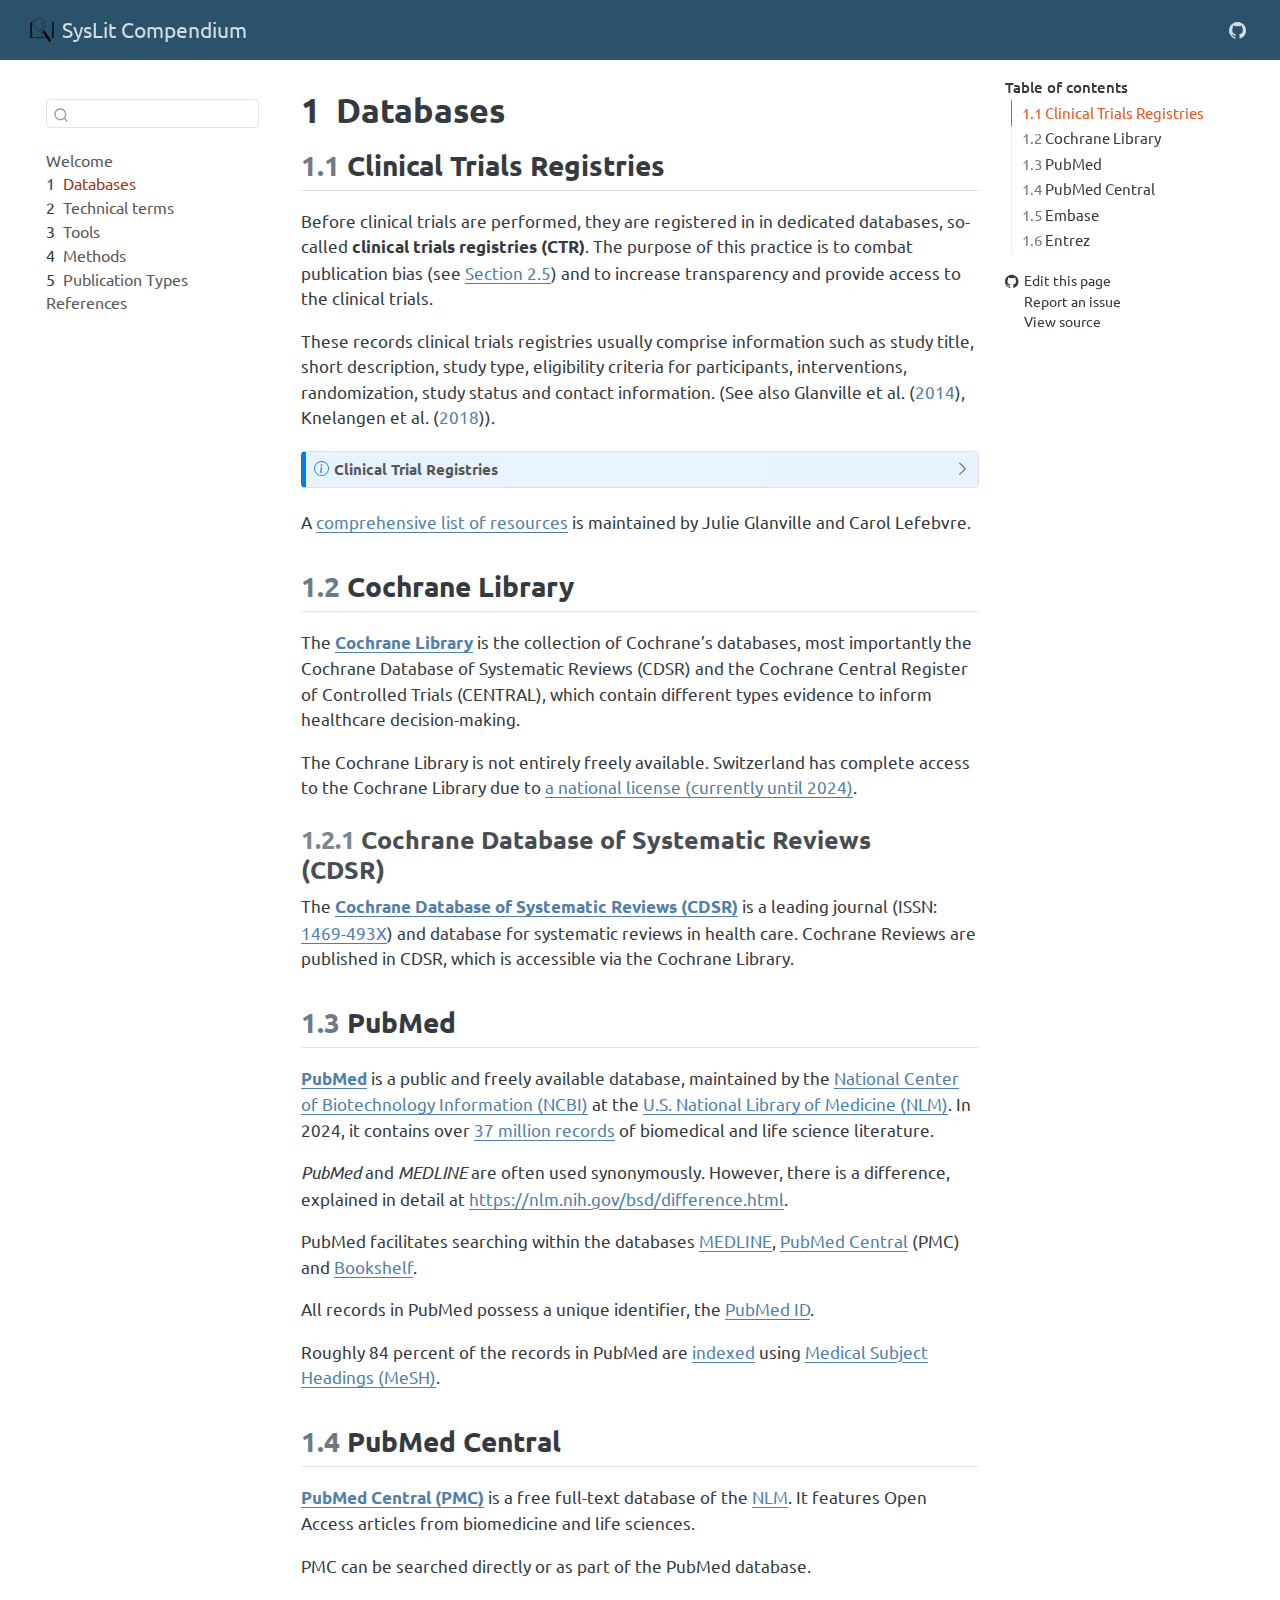
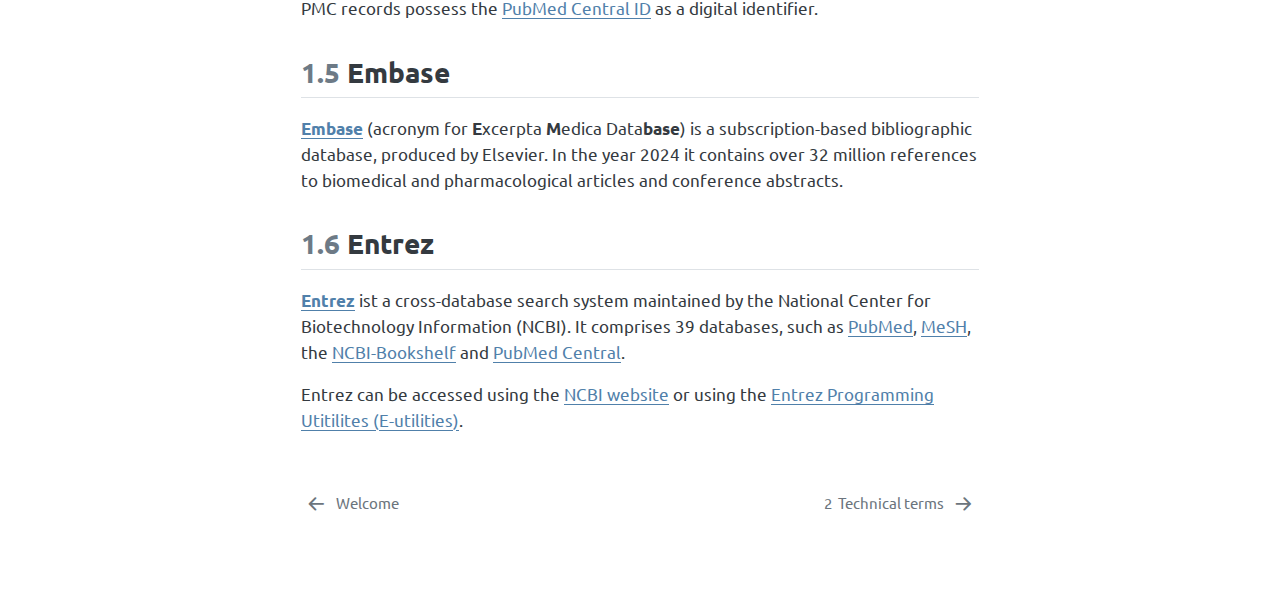
==== commit c32ebecb: "strategy translation tip added, minor corrections" ====
--- a/docs/databases.html
+++ b/docs/databases.html
@@ -2,13 +2,13 @@
 <html xmlns="http://www.w3.org/1999/xhtml" lang="en" xml:lang="en"><head>
 
 <meta charset="utf-8">
-<meta name="generator" content="quarto-1.5.54">
+<meta name="generator" content="quarto-1.4.555">
 
 <meta name="viewport" content="width=device-width, initial-scale=1.0, user-scalable=yes">
 
 <meta name="description" content="A compendium for systematic literature searching">
 
-<title>1&nbsp; Databases – SysLit Compendium</title>
+<title>SysLit Compendium - 1&nbsp; Databases</title>
 <style>
 code{white-space: pre-wrap;}
 span.smallcaps{font-variant: small-caps;}
@@ -113,13 +113,13 @@
     </nav>
   <nav class="quarto-secondary-nav">
     <div class="container-fluid d-flex">
-      <button type="button" class="quarto-btn-toggle btn" data-bs-toggle="collapse" role="button" data-bs-target=".quarto-sidebar-collapse-item" aria-controls="quarto-sidebar" aria-expanded="false" aria-label="Toggle sidebar navigation" onclick="if (window.quartoToggleHeadroom) { window.quartoToggleHeadroom(); }">
+      <button type="button" class="quarto-btn-toggle btn" data-bs-toggle="collapse" data-bs-target=".quarto-sidebar-collapse-item" aria-controls="quarto-sidebar" aria-expanded="false" aria-label="Toggle sidebar navigation" onclick="if (window.quartoToggleHeadroom) { window.quartoToggleHeadroom(); }">
         <i class="bi bi-layout-text-sidebar-reverse"></i>
       </button>
         <nav class="quarto-page-breadcrumbs" aria-label="breadcrumb"><ol class="breadcrumb"><li class="breadcrumb-item"><a href="./databases.html"><span class="chapter-number">1</span>&nbsp; <span class="chapter-title">Databases</span></a></li></ol></nav>
-        <a class="flex-grow-1" role="navigation" data-bs-toggle="collapse" data-bs-target=".quarto-sidebar-collapse-item" aria-controls="quarto-sidebar" aria-expanded="false" aria-label="Toggle sidebar navigation" onclick="if (window.quartoToggleHeadroom) { window.quartoToggleHeadroom(); }">      
+        <a class="flex-grow-1" role="button" data-bs-toggle="collapse" data-bs-target=".quarto-sidebar-collapse-item" aria-controls="quarto-sidebar" aria-expanded="false" aria-label="Toggle sidebar navigation" onclick="if (window.quartoToggleHeadroom) { window.quartoToggleHeadroom(); }">      
         </a>
-      <button type="button" class="btn quarto-search-button" aria-label="Search" onclick="window.quartoOpenSearch();">
+      <button type="button" class="btn quarto-search-button" aria-label="" onclick="window.quartoOpenSearch();">
         <i class="bi bi-search"></i>
       </button>
     </div>
@@ -322,7 +322,7 @@
 </section>
 <section id="sec-embase" class="level2" data-number="1.5">
 <h2 data-number="1.5" class="anchored" data-anchor-id="sec-embase"><span class="header-section-number">1.5</span> Embase</h2>
-<p><a href="https://www.embase.com"><strong>Embase</strong></a> (acronym for <strong>E</strong>xcerpta <strong>M</strong>edica Data<strong>base</strong>) is a subscription-based bibliographic database, produced by Elsevier. In the year 2024 it contains over 32 million references to biomedical and pharmacological articles and conference abstracs.</p>
+<p><a href="https://www.embase.com"><strong>Embase</strong></a> (acronym for <strong>E</strong>xcerpta <strong>M</strong>edica Data<strong>base</strong>) is a subscription-based bibliographic database, produced by Elsevier. In the year 2024 it contains over 32 million references to biomedical and pharmacological articles and conference abstracts.</p>
 </section>
 <section id="sec-entrez" class="level2" data-number="1.6">
 <h2 data-number="1.6" class="anchored" data-anchor-id="sec-entrez"><span class="header-section-number">1.6</span> Entrez</h2>
@@ -376,7 +376,18 @@
     }
     return false;
   }
-  const onCopySuccess = function(e) {
+  const clipboard = new window.ClipboardJS('.code-copy-button', {
+    text: function(trigger) {
+      const codeEl = trigger.previousElementSibling.cloneNode(true);
+      for (const childEl of codeEl.children) {
+        if (isCodeAnnotation(childEl)) {
+          childEl.remove();
+        }
+      }
+      return codeEl.innerText;
+    }
+  });
+  clipboard.on('success', function(e) {
     // button target
     const button = e.trigger;
     // don't keep focus
@@ -408,29 +419,7 @@
     }, 1000);
     // clear code selection
     e.clearSelection();
-  }
-  const getTextToCopy = function(trigger) {
-      const codeEl = trigger.previousElementSibling.cloneNode(true);
-      for (const childEl of codeEl.children) {
-        if (isCodeAnnotation(childEl)) {
-          childEl.remove();
-        }
-      }
-      return codeEl.innerText;
-  }
-  const clipboard = new window.ClipboardJS('.code-copy-button:not([data-in-quarto-modal])', {
-    text: getTextToCopy
   });
-  clipboard.on('success', onCopySuccess);
-  if (window.document.getElementById('quarto-embedded-source-code-modal')) {
-    // For code content inside modals, clipBoardJS needs to be initialized with a container option
-    // TODO: Check when it could be a function (https://github.com/zenorocha/clipboard.js/issues/860)
-    const clipboardModal = new window.ClipboardJS('.code-copy-button[data-in-quarto-modal]', {
-      text: getTextToCopy,
-      container: window.document.getElementById('quarto-embedded-source-code-modal')
-    });
-    clipboardModal.on('success', onCopySuccess);
-  }
     var localhostRegex = new RegExp(/^(?:http|https):\/\/localhost\:?[0-9]*\//);
     var mailtoRegex = new RegExp(/^mailto:/);
       var filterRegex = new RegExp('/' + window.location.host + '/');
@@ -438,7 +427,7 @@
         return filterRegex.test(href) || localhostRegex.test(href) || mailtoRegex.test(href);
     }
     // Inspect non-navigation links and adorn them if external
- 	var links = window.document.querySelectorAll('a[href]:not(.nav-link):not(.navbar-brand):not(.toc-action):not(.sidebar-link):not(.sidebar-item-toggle):not(.pagination-link):not(.no-external):not([aria-hidden]):not(.dropdown-item):not(.quarto-navigation-tool):not(.about-link)');
+ 	var links = window.document.querySelectorAll('a[href]:not(.nav-link):not(.navbar-brand):not(.toc-action):not(.sidebar-link):not(.sidebar-item-toggle):not(.pagination-link):not(.no-external):not([aria-hidden]):not(.dropdown-item):not(.quarto-navigation-tool)');
     for (var i=0; i<links.length; i++) {
       const link = links[i];
       if (!isInternal(link.href)) {
--- a/docs/site_libs/quarto-html/quarto-syntax-highlighting.css
+++ b/docs/site_libs/quarto-html/quarto-syntax-highlighting.css
@@ -85,7 +85,6 @@
 
 code span.cf {
   color: #003B4F;
-  font-weight: bold;
   font-style: inherit;
 }
 
@@ -194,7 +193,6 @@
 
 code span.kw {
   color: #003B4F;
-  font-weight: bold;
   font-style: inherit;
 }
 
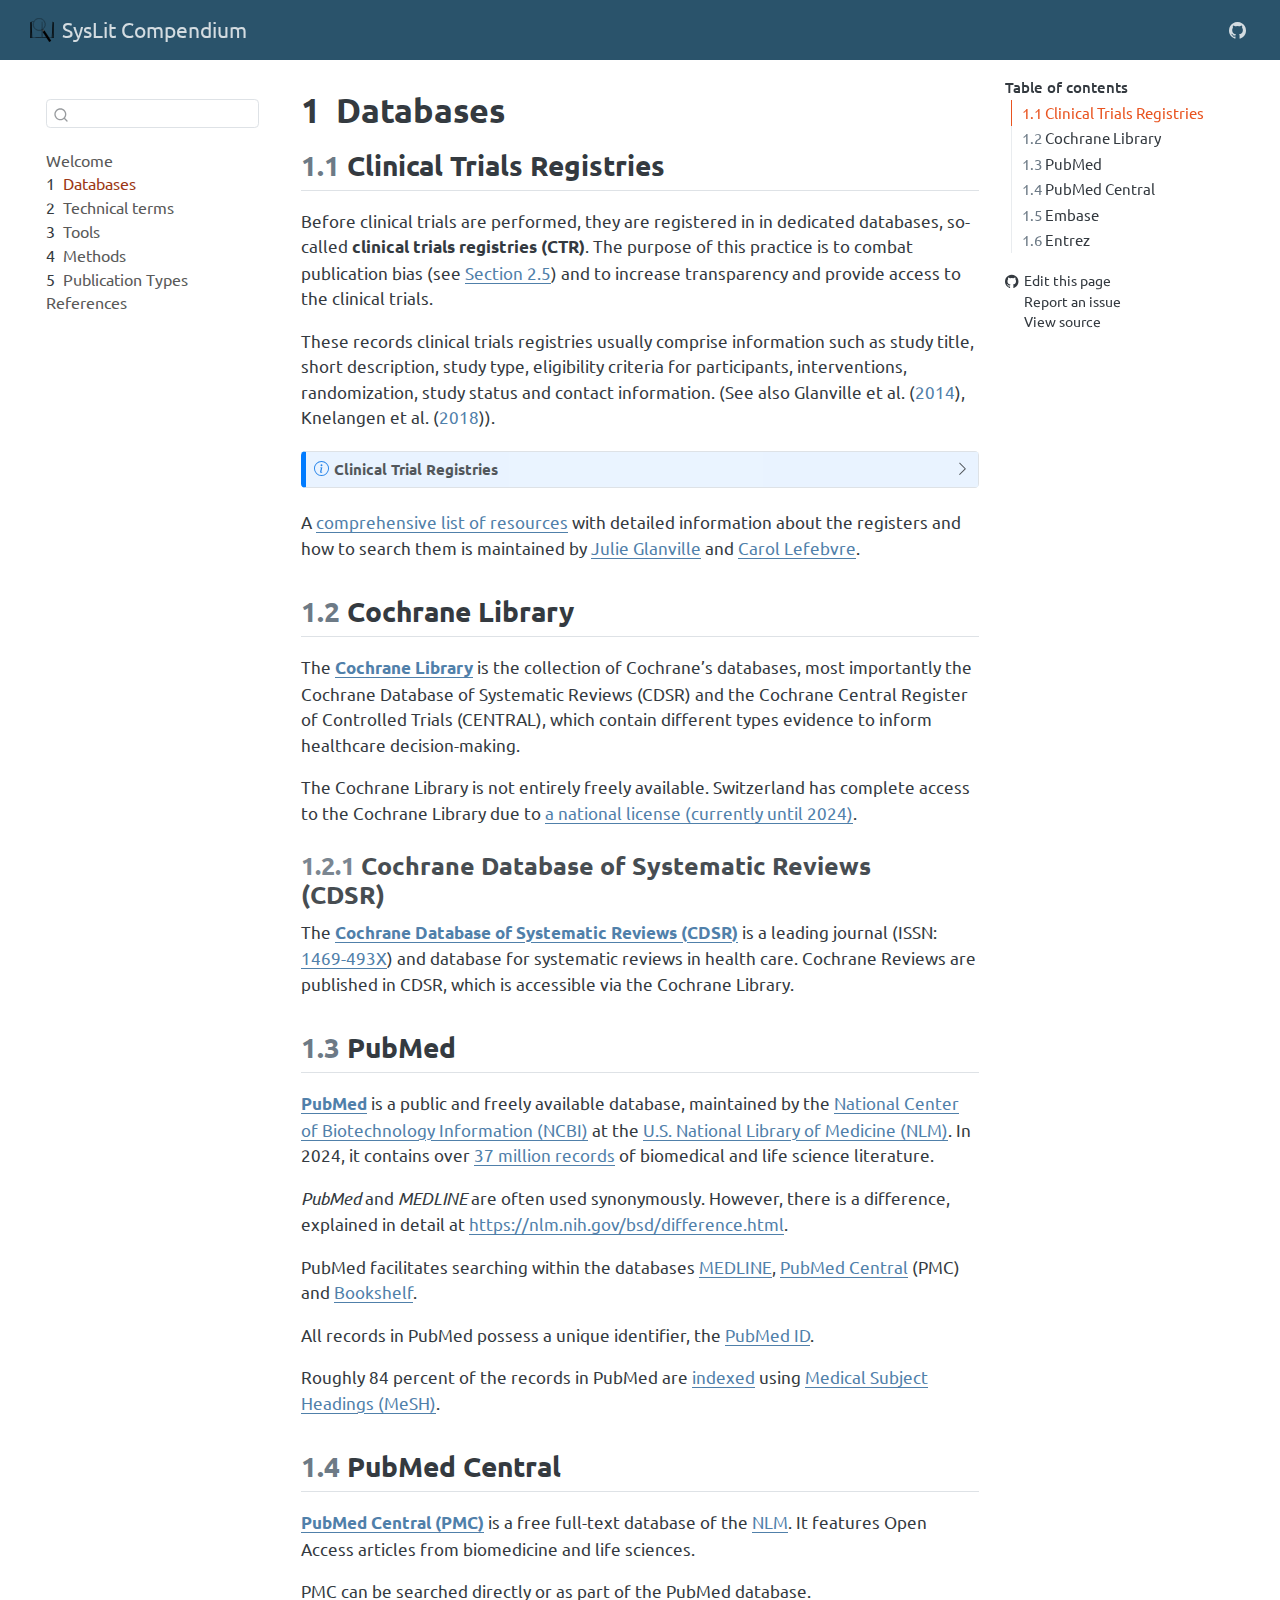
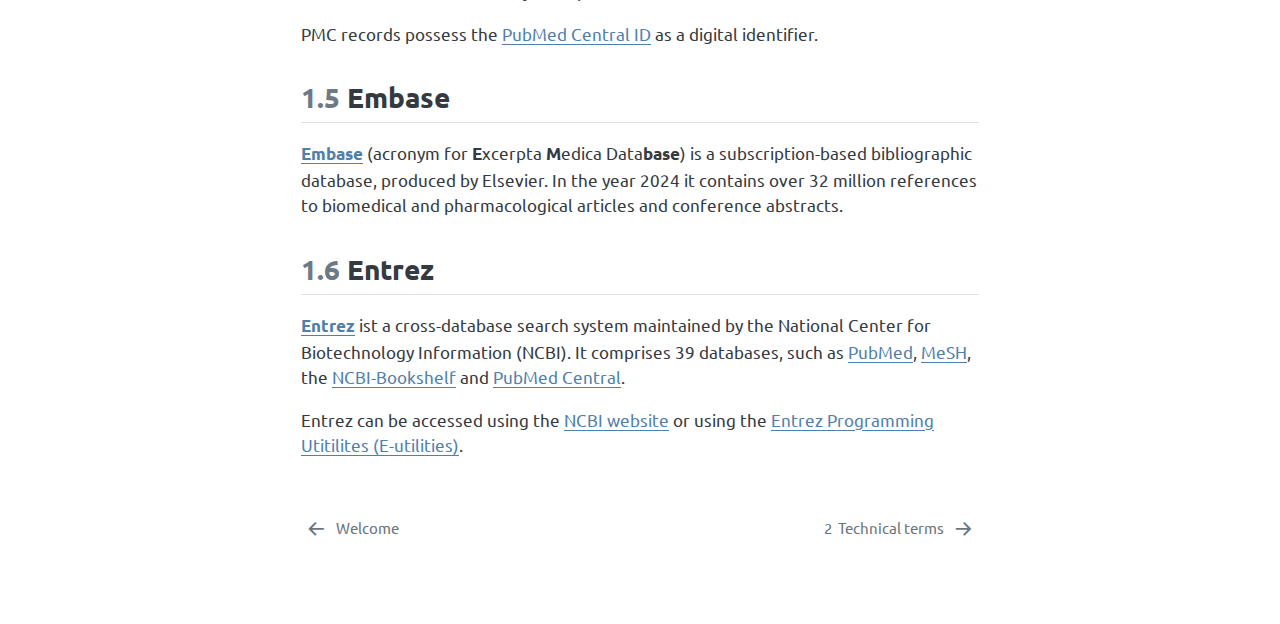
==== commit 7d8edcde: "minor addition to trials registries" ====
--- a/docs/databases.html
+++ b/docs/databases.html
@@ -2,13 +2,13 @@
 <html xmlns="http://www.w3.org/1999/xhtml" lang="en" xml:lang="en"><head>
 
 <meta charset="utf-8">
-<meta name="generator" content="quarto-1.4.555">
+<meta name="generator" content="quarto-1.5.55">
 
 <meta name="viewport" content="width=device-width, initial-scale=1.0, user-scalable=yes">
 
 <meta name="description" content="A compendium for systematic literature searching">
 
-<title>SysLit Compendium - 1&nbsp; Databases</title>
+<title>1&nbsp; Databases – SysLit Compendium</title>
 <style>
 code{white-space: pre-wrap;}
 span.smallcaps{font-variant: small-caps;}
@@ -113,13 +113,13 @@
     </nav>
   <nav class="quarto-secondary-nav">
     <div class="container-fluid d-flex">
-      <button type="button" class="quarto-btn-toggle btn" data-bs-toggle="collapse" data-bs-target=".quarto-sidebar-collapse-item" aria-controls="quarto-sidebar" aria-expanded="false" aria-label="Toggle sidebar navigation" onclick="if (window.quartoToggleHeadroom) { window.quartoToggleHeadroom(); }">
+      <button type="button" class="quarto-btn-toggle btn" data-bs-toggle="collapse" role="button" data-bs-target=".quarto-sidebar-collapse-item" aria-controls="quarto-sidebar" aria-expanded="false" aria-label="Toggle sidebar navigation" onclick="if (window.quartoToggleHeadroom) { window.quartoToggleHeadroom(); }">
         <i class="bi bi-layout-text-sidebar-reverse"></i>
       </button>
         <nav class="quarto-page-breadcrumbs" aria-label="breadcrumb"><ol class="breadcrumb"><li class="breadcrumb-item"><a href="./databases.html"><span class="chapter-number">1</span>&nbsp; <span class="chapter-title">Databases</span></a></li></ol></nav>
-        <a class="flex-grow-1" role="button" data-bs-toggle="collapse" data-bs-target=".quarto-sidebar-collapse-item" aria-controls="quarto-sidebar" aria-expanded="false" aria-label="Toggle sidebar navigation" onclick="if (window.quartoToggleHeadroom) { window.quartoToggleHeadroom(); }">      
+        <a class="flex-grow-1" role="navigation" data-bs-toggle="collapse" data-bs-target=".quarto-sidebar-collapse-item" aria-controls="quarto-sidebar" aria-expanded="false" aria-label="Toggle sidebar navigation" onclick="if (window.quartoToggleHeadroom) { window.quartoToggleHeadroom(); }">      
         </a>
-      <button type="button" class="btn quarto-search-button" aria-label="" onclick="window.quartoOpenSearch();">
+      <button type="button" class="btn quarto-search-button" aria-label="Search" onclick="window.quartoOpenSearch();">
         <i class="bi bi-search"></i>
       </button>
     </div>
@@ -295,7 +295,7 @@
 </div>
 </div>
 </div>
-<p>A <a href="https://sites.google.com/a/york.ac.uk/yhectrialsregisters">comprehensive list of resources</a> is maintained by Julie Glanville and Carol Lefebvre.</p>
+<p>A <a href="https://sites.google.com/a/york.ac.uk/yhectrialsregisters">comprehensive list of resources</a> with detailed information about the registers and how to search them is maintained by <a href="https://www.linkedin.com/in/julie-glanville-552ba619/">Julie Glanville</a> and <a href="https://www.linkedin.com/in/carol-lefebvre-4981371a/">Carol Lefebvre</a>.</p>
 </section>
 <section id="sec-cochranelibrary" class="level2" data-number="1.2">
 <h2 data-number="1.2" class="anchored" data-anchor-id="sec-cochranelibrary"><span class="header-section-number">1.2</span> Cochrane Library</h2>
@@ -376,18 +376,7 @@
     }
     return false;
   }
-  const clipboard = new window.ClipboardJS('.code-copy-button', {
-    text: function(trigger) {
-      const codeEl = trigger.previousElementSibling.cloneNode(true);
-      for (const childEl of codeEl.children) {
-        if (isCodeAnnotation(childEl)) {
-          childEl.remove();
-        }
-      }
-      return codeEl.innerText;
-    }
-  });
-  clipboard.on('success', function(e) {
+  const onCopySuccess = function(e) {
     // button target
     const button = e.trigger;
     // don't keep focus
@@ -419,7 +408,29 @@
     }, 1000);
     // clear code selection
     e.clearSelection();
+  }
+  const getTextToCopy = function(trigger) {
+      const codeEl = trigger.previousElementSibling.cloneNode(true);
+      for (const childEl of codeEl.children) {
+        if (isCodeAnnotation(childEl)) {
+          childEl.remove();
+        }
+      }
+      return codeEl.innerText;
+  }
+  const clipboard = new window.ClipboardJS('.code-copy-button:not([data-in-quarto-modal])', {
+    text: getTextToCopy
   });
+  clipboard.on('success', onCopySuccess);
+  if (window.document.getElementById('quarto-embedded-source-code-modal')) {
+    // For code content inside modals, clipBoardJS needs to be initialized with a container option
+    // TODO: Check when it could be a function (https://github.com/zenorocha/clipboard.js/issues/860)
+    const clipboardModal = new window.ClipboardJS('.code-copy-button[data-in-quarto-modal]', {
+      text: getTextToCopy,
+      container: window.document.getElementById('quarto-embedded-source-code-modal')
+    });
+    clipboardModal.on('success', onCopySuccess);
+  }
     var localhostRegex = new RegExp(/^(?:http|https):\/\/localhost\:?[0-9]*\//);
     var mailtoRegex = new RegExp(/^mailto:/);
       var filterRegex = new RegExp('/' + window.location.host + '/');
@@ -427,7 +438,7 @@
         return filterRegex.test(href) || localhostRegex.test(href) || mailtoRegex.test(href);
     }
     // Inspect non-navigation links and adorn them if external
- 	var links = window.document.querySelectorAll('a[href]:not(.nav-link):not(.navbar-brand):not(.toc-action):not(.sidebar-link):not(.sidebar-item-toggle):not(.pagination-link):not(.no-external):not([aria-hidden]):not(.dropdown-item):not(.quarto-navigation-tool)');
+ 	var links = window.document.querySelectorAll('a[href]:not(.nav-link):not(.navbar-brand):not(.toc-action):not(.sidebar-link):not(.sidebar-item-toggle):not(.pagination-link):not(.no-external):not([aria-hidden]):not(.dropdown-item):not(.quarto-navigation-tool):not(.about-link)');
     for (var i=0; i<links.length; i++) {
       const link = links[i];
       if (!isInternal(link.href)) {
--- a/docs/site_libs/quarto-html/quarto-syntax-highlighting.css
+++ b/docs/site_libs/quarto-html/quarto-syntax-highlighting.css
@@ -1,34 +1,34 @@
 /* quarto syntax highlight colors */
 :root {
-  --quarto-hl-ot-color: #003B4F;
-  --quarto-hl-at-color: #657422;
-  --quarto-hl-ss-color: #20794D;
-  --quarto-hl-an-color: #5E5E5E;
-  --quarto-hl-fu-color: #4758AB;
-  --quarto-hl-st-color: #20794D;
-  --quarto-hl-cf-color: #003B4F;
-  --quarto-hl-op-color: #5E5E5E;
-  --quarto-hl-er-color: #AD0000;
-  --quarto-hl-bn-color: #AD0000;
-  --quarto-hl-al-color: #AD0000;
-  --quarto-hl-va-color: #111111;
-  --quarto-hl-bu-color: inherit;
-  --quarto-hl-ex-color: inherit;
-  --quarto-hl-pp-color: #AD0000;
-  --quarto-hl-in-color: #5E5E5E;
-  --quarto-hl-vs-color: #20794D;
-  --quarto-hl-wa-color: #5E5E5E;
-  --quarto-hl-do-color: #5E5E5E;
-  --quarto-hl-im-color: #00769E;
-  --quarto-hl-ch-color: #20794D;
-  --quarto-hl-dt-color: #AD0000;
-  --quarto-hl-fl-color: #AD0000;
-  --quarto-hl-co-color: #5E5E5E;
-  --quarto-hl-cv-color: #5E5E5E;
-  --quarto-hl-cn-color: #8f5902;
-  --quarto-hl-sc-color: #5E5E5E;
-  --quarto-hl-dv-color: #AD0000;
-  --quarto-hl-kw-color: #003B4F;
+  --quarto-hl-al-color: #ff5555;
+  --quarto-hl-an-color: #6a737d;
+  --quarto-hl-at-color: #d73a49;
+  --quarto-hl-bn-color: #005cc5;
+  --quarto-hl-bu-color: #d73a49;
+  --quarto-hl-ch-color: #032f62;
+  --quarto-hl-co-color: #6a737d;
+  --quarto-hl-cv-color: #6a737d;
+  --quarto-hl-cn-color: #005cc5;
+  --quarto-hl-cf-color: #d73a49;
+  --quarto-hl-dt-color: #d73a49;
+  --quarto-hl-dv-color: #005cc5;
+  --quarto-hl-do-color: #6a737d;
+  --quarto-hl-er-color: #ff5555;
+  --quarto-hl-ex-color: #d73a49;
+  --quarto-hl-fl-color: #005cc5;
+  --quarto-hl-fu-color: #6f42c1;
+  --quarto-hl-im-color: #032f62;
+  --quarto-hl-in-color: #6a737d;
+  --quarto-hl-kw-color: #d73a49;
+  --quarto-hl-op-color: #24292e;
+  --quarto-hl-pp-color: #d73a49;
+  --quarto-hl-re-color: #6a737d;
+  --quarto-hl-sc-color: #005cc5;
+  --quarto-hl-ss-color: #032f62;
+  --quarto-hl-st-color: #032f62;
+  --quarto-hl-va-color: #e36209;
+  --quarto-hl-vs-color: #032f62;
+  --quarto-hl-wa-color: #ff5555;
 }
 
 /* other quarto variables */
@@ -36,164 +36,140 @@
   --quarto-font-monospace: SFMono-Regular, Menlo, Monaco, Consolas, "Liberation Mono", "Courier New", monospace;
 }
 
+code span.al {
+  font-weight: bold;
+  color: #ff5555;
+}
+
+code span.an {
+  color: #6a737d;
+}
+
+code span.at {
+  color: #d73a49;
+}
+
+code span.bn {
+  color: #005cc5;
+}
+
+code span.bu {
+  color: #d73a49;
+}
+
+code span.ch {
+  color: #032f62;
+}
+
+code span.co {
+  color: #6a737d;
+}
+
+code span.cv {
+  color: #6a737d;
+}
+
+code span.cn {
+  color: #005cc5;
+}
+
+code span.cf {
+  color: #d73a49;
+}
+
+code span.dt {
+  color: #d73a49;
+}
+
+code span.dv {
+  color: #005cc5;
+}
+
+code span.do {
+  color: #6a737d;
+}
+
+code span.er {
+  color: #ff5555;
+  text-decoration: underline;
+}
+
+code span.ex {
+  font-weight: bold;
+  color: #d73a49;
+}
+
+code span.fl {
+  color: #005cc5;
+}
+
+code span.fu {
+  color: #6f42c1;
+}
+
+code span.im {
+  color: #032f62;
+}
+
+code span.in {
+  color: #6a737d;
+}
+
+code span.kw {
+  color: #d73a49;
+}
+
 pre > code.sourceCode > span {
-  color: #003B4F;
+  color: #24292e;
 }
 
 code span {
-  color: #003B4F;
+  color: #24292e;
 }
 
 code.sourceCode > span {
-  color: #003B4F;
+  color: #24292e;
 }
 
 div.sourceCode,
 div.sourceCode pre.sourceCode {
-  color: #003B4F;
+  color: #24292e;
 }
 
-code span.ot {
-  color: #003B4F;
-  font-style: inherit;
+code span.op {
+  color: #24292e;
 }
 
-code span.at {
-  color: #657422;
-  font-style: inherit;
+code span.pp {
+  color: #d73a49;
+}
+
+code span.re {
+  color: #6a737d;
+}
+
+code span.sc {
+  color: #005cc5;
 }
 
 code span.ss {
-  color: #20794D;
-  font-style: inherit;
-}
-
-code span.an {
-  color: #5E5E5E;
-  font-style: inherit;
-}
-
-code span.fu {
-  color: #4758AB;
-  font-style: inherit;
+  color: #032f62;
 }
 
 code span.st {
-  color: #20794D;
-  font-style: inherit;
-}
-
-code span.cf {
-  color: #003B4F;
-  font-style: inherit;
-}
-
-code span.op {
-  color: #5E5E5E;
-  font-style: inherit;
-}
-
-code span.er {
-  color: #AD0000;
-  font-style: inherit;
-}
-
-code span.bn {
-  color: #AD0000;
-  font-style: inherit;
-}
-
-code span.al {
-  color: #AD0000;
-  font-style: inherit;
+  color: #032f62;
 }
 
 code span.va {
-  color: #111111;
-  font-style: inherit;
-}
-
-code span.bu {
-  font-style: inherit;
-}
-
-code span.ex {
-  font-style: inherit;
-}
-
-code span.pp {
-  color: #AD0000;
-  font-style: inherit;
-}
-
-code span.in {
-  color: #5E5E5E;
-  font-style: inherit;
+  color: #e36209;
 }
 
 code span.vs {
-  color: #20794D;
-  font-style: inherit;
+  color: #032f62;
 }
 
 code span.wa {
-  color: #5E5E5E;
-  font-style: italic;
-}
-
-code span.do {
-  color: #5E5E5E;
-  font-style: italic;
-}
-
-code span.im {
-  color: #00769E;
-  font-style: inherit;
-}
-
-code span.ch {
-  color: #20794D;
-  font-style: inherit;
-}
-
-code span.dt {
-  color: #AD0000;
-  font-style: inherit;
-}
-
-code span.fl {
-  color: #AD0000;
-  font-style: inherit;
-}
-
-code span.co {
-  color: #5E5E5E;
-  font-style: inherit;
-}
-
-code span.cv {
-  color: #5E5E5E;
-  font-style: italic;
-}
-
-code span.cn {
-  color: #8f5902;
-  font-style: inherit;
-}
-
-code span.sc {
-  color: #5E5E5E;
-  font-style: inherit;
-}
-
-code span.dv {
-  color: #AD0000;
-  font-style: inherit;
-}
-
-code span.kw {
-  color: #003B4F;
-  font-style: inherit;
+  color: #ff5555;
 }
 
 .prevent-inlining {
